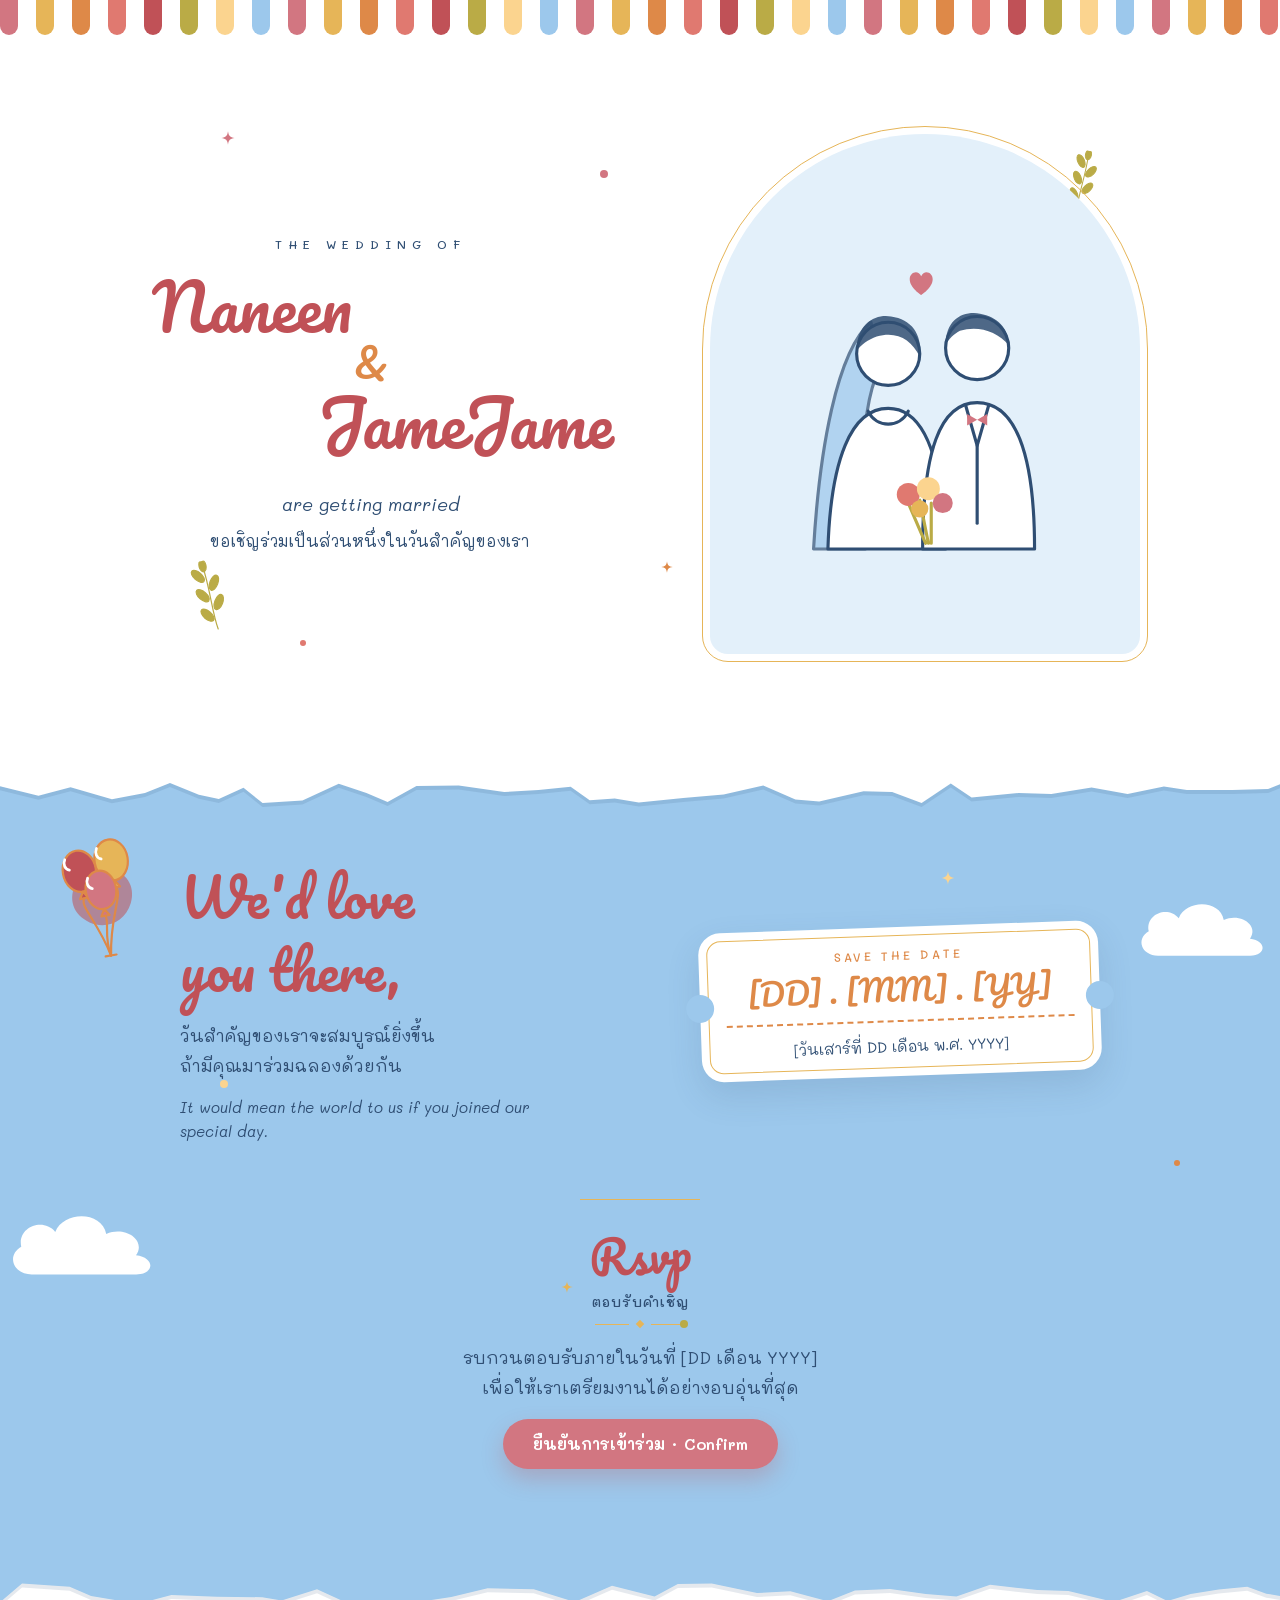
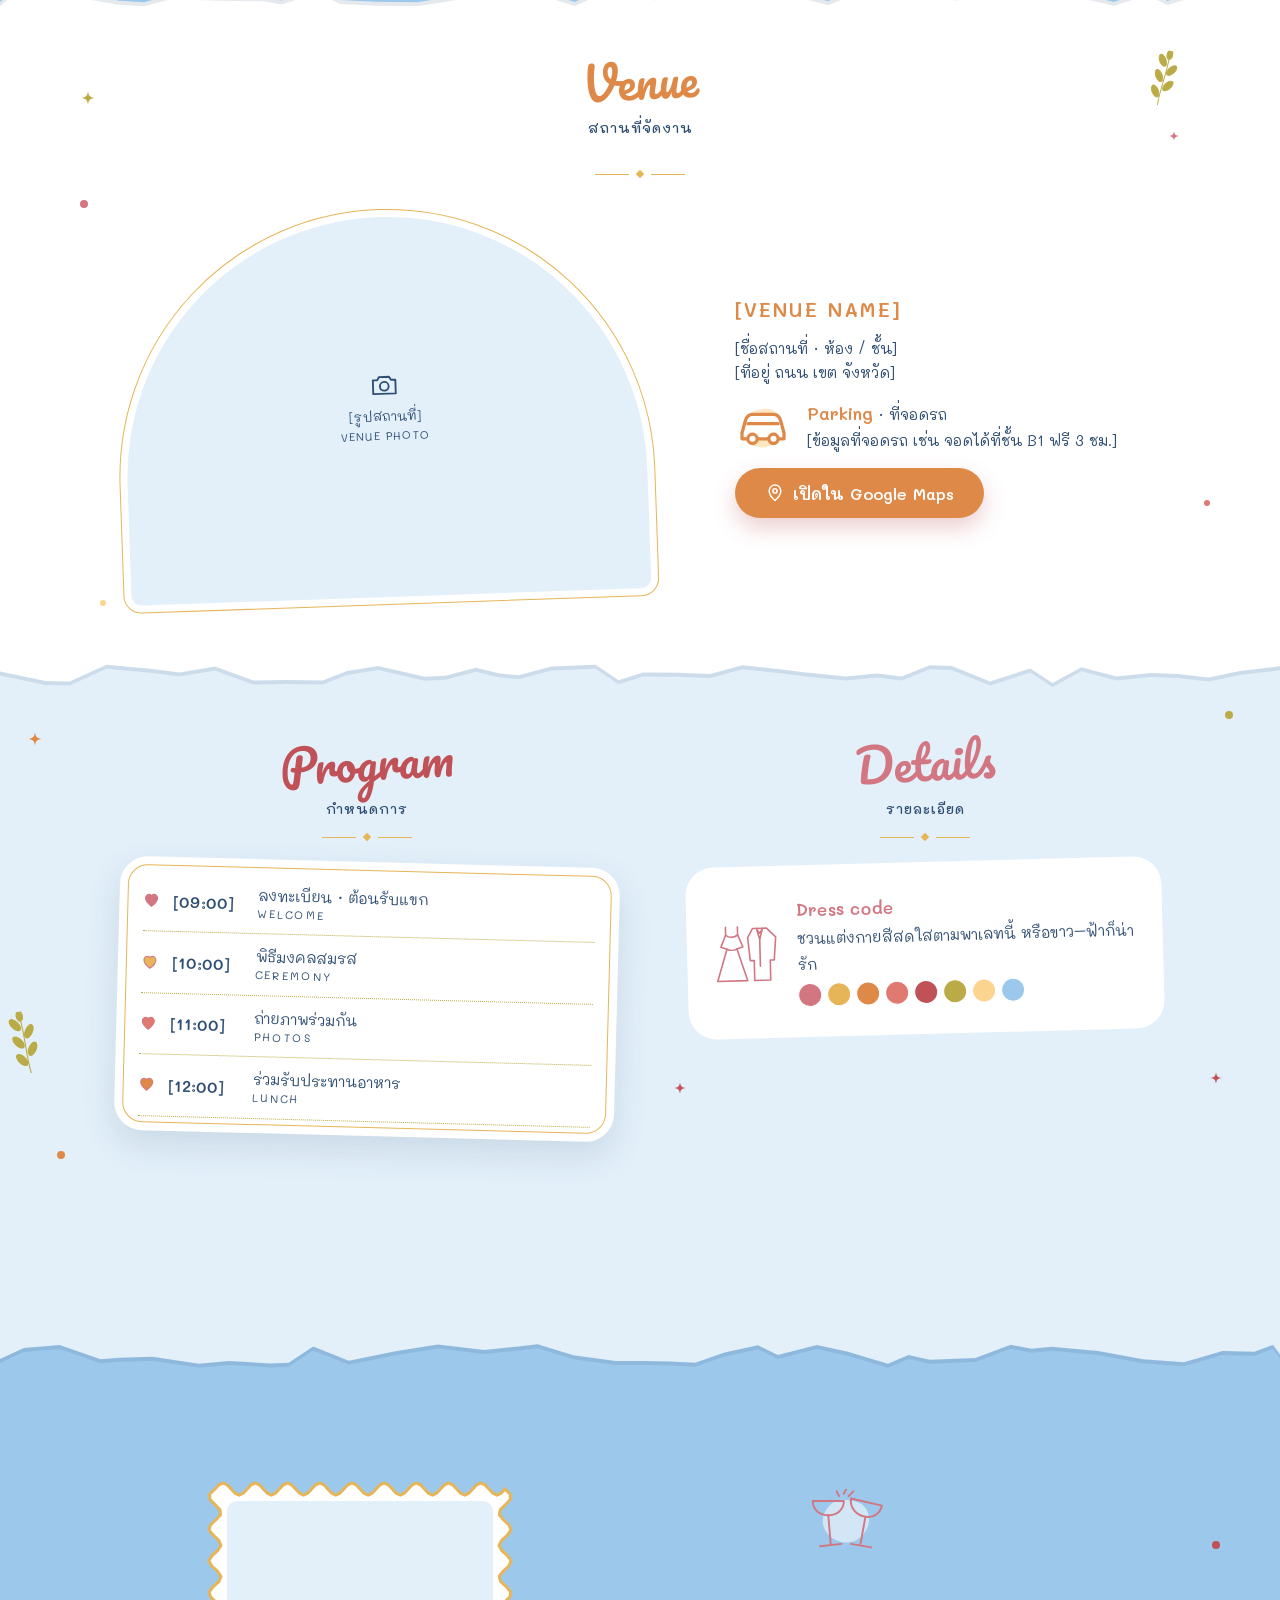
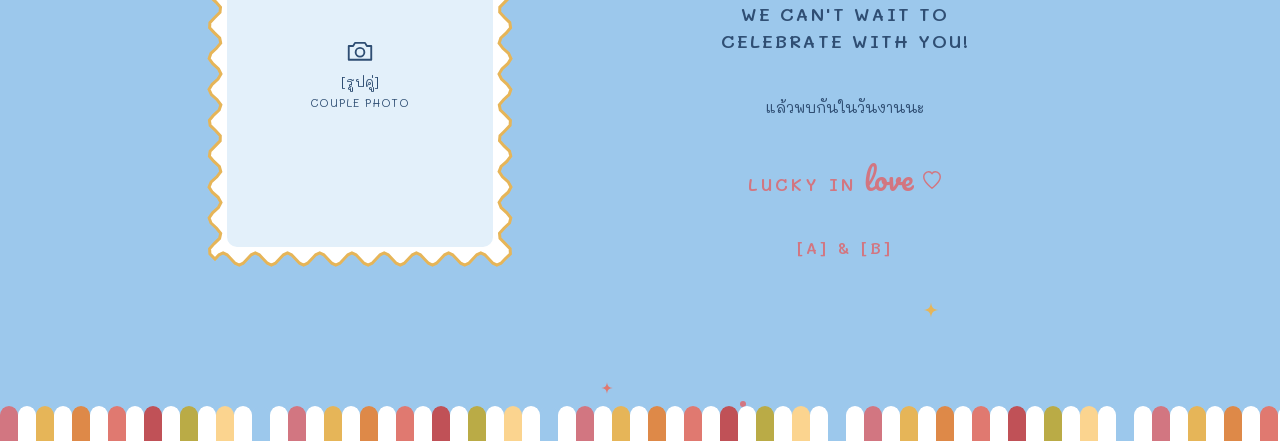
==== index.html @ 9cfc2406 "Add responsive wedding e-card site with Vercel deploy docs" ====
<!doctype html>
<html lang="th">
<head>
<meta charset="utf-8">
<meta name="viewport" content="width=device-width, initial-scale=1">
<title>Naneen &amp; JameJame · Lucky in Love</title>
<meta name="description" content="การ์ดเชิญงานแต่งงานออนไลน์ของ Naneen &amp; JameJame — กำหนดการ สถานที่ และการตอบรับคำเชิญ">
<meta property="og:title" content="Naneen &amp; JameJame · Lucky in Love">
<meta property="og:description" content="ขอเชิญร่วมเป็นส่วนหนึ่งในวันสำคัญของเรา">
<meta property="og:type" content="website">
<meta name="theme-color" content="#9CC8EC">
<link rel="preconnect" href="https://fonts.googleapis.com">
<link rel="preconnect" href="https://fonts.gstatic.com" crossorigin>
<link rel="stylesheet" href="https://fonts.googleapis.com/css2?family=Pacifico&family=Mali:ital,wght@0,300;0,400;0,500;0,600;1,400;1,500&display=swap">
<link rel="stylesheet" href="./styles.css">
</head>
<body>

<svg class="defs" aria-hidden="true" focusable="false" xmlns="http://www.w3.org/2000/svg">
  <defs>
    <!-- repeating bulb garland: 16-bulb colour cycle, 288px wide -->
    <pattern id="garlandPattern" x="0" y="0" width="288" height="35" patternUnits="userSpaceOnUse">
      <path d="M0 0 L0 26 A9 9 0 0 0 18 26 L18 0 Z" fill="#D27681"/>
      <path d="M18 0 L18 26 A9 9 0 0 0 36 26 L36 0 Z" fill="#FFFFFF"/>
      <path d="M36 0 L36 26 A9 9 0 0 0 54 26 L54 0 Z" fill="#E6B558"/>
      <path d="M54 0 L54 26 A9 9 0 0 0 72 26 L72 0 Z" fill="#FFFFFF"/>
      <path d="M72 0 L72 26 A9 9 0 0 0 90 26 L90 0 Z" fill="#DE8948"/>
      <path d="M90 0 L90 26 A9 9 0 0 0 108 26 L108 0 Z" fill="#FFFFFF"/>
      <path d="M108 0 L108 26 A9 9 0 0 0 126 26 L126 0 Z" fill="#E07970"/>
      <path d="M126 0 L126 26 A9 9 0 0 0 144 26 L144 0 Z" fill="#FFFFFF"/>
      <path d="M144 0 L144 26 A9 9 0 0 0 162 26 L162 0 Z" fill="#C05157"/>
      <path d="M162 0 L162 26 A9 9 0 0 0 180 26 L180 0 Z" fill="#FFFFFF"/>
      <path d="M180 0 L180 26 A9 9 0 0 0 198 26 L198 0 Z" fill="#BAAB46"/>
      <path d="M198 0 L198 26 A9 9 0 0 0 216 26 L216 0 Z" fill="#FFFFFF"/>
      <path d="M216 0 L216 26 A9 9 0 0 0 234 26 L234 0 Z" fill="#FBD48F"/>
      <path d="M234 0 L234 26 A9 9 0 0 0 252 26 L252 0 Z" fill="#FFFFFF"/>
      <path d="M252 0 L252 26 A9 9 0 0 0 270 26 L270 0 Z" fill="#9CC8EC"/>
      <path d="M270 0 L270 26 A9 9 0 0 0 288 26 L288 0 Z" fill="#FFFFFF"/>
    </pattern>

    <!-- torn-paper wave edges -->
    <path id="waveA" d="M0 0 L0 7.3 L0.0 7.3 L12.9 16.7 L23.7 8.3 L37.6 20.2 L48.7 14.1 L57.1 4.1 L66.8 15.7 L73.5 19.9 L81.8 8.7 L88.2 24.0 L101.6 21.5 L113.8 4.7 L123.1 14.0 L130.2 23.0 L139.9 7.1 L154.1 6.5 L169.4 13.1 L180.9 10.9 L191.7 7.7 L198.1 21.3 L206.5 19.6 L214.6 23.4 L229.5 19.1 L243.1 15.6 L256.4 6.4 L267.2 20.5 L275.2 22.5 L290.1 12.2 L299.7 13.0 L309.6 23.9 L319.4 4.5 L326.4 18.4 L342.3 13.9 L353.2 15.0 L366.7 8.4 L378.8 15.1 L391.0 7.6 L398.7 11.0 L414.0 10.9 L426.0 10.1 L430.0 5.3 L430 0 Z"/>
    <path id="waveB" d="M0 0 L0 23.2 L0.0 23.2 L7.4 4.5 L23.4 7.7 L30.6 17.0 L40.1 21.8 L48.4 23.2 L57.6 16.0 L72.9 17.7 L88.1 18.2 L94.6 21.6 L106.5 10.2 L114.4 21.0 L126.2 22.8 L140.0 23.2 L151.6 18.0 L163.8 9.2 L179.3 10.2 L193.1 23.1 L205.6 6.8 L219.9 17.4 L227.7 5.0 L239.1 4.6 L254.3 14.1 L265.5 12.2 L278.1 22.3 L287.2 11.5 L299.0 9.9 L311.0 14.9 L321.3 17.5 L332.6 5.8 L348.5 11.1 L358.9 12.1 L374.2 23.0 L385.3 12.0 L392.2 21.9 L400.0 14.9 L409.4 10.6 L419.0 7.8 L425.4 14.7 L430.0 16.9 L430 0 Z"/>
    <path id="waveC" d="M0 0 L0 11.5 L0.0 11.5 L15.3 20.9 L23.4 21.4 L35.8 4.8 L51.3 9.1 L60.4 12.5 L72.2 6.5 L85.1 20.6 L96.2 19.9 L108.5 20.5 L116.3 11.2 L127.0 6.1 L142.7 16.7 L149.7 15.7 L159.8 7.8 L167.5 13.2 L174.2 15.3 L185.3 6.5 L200.1 4.8 L207.8 20.3 L216.0 12.5 L227.6 12.7 L238.5 14.1 L249.4 5.2 L263.5 9.7 L270.0 12.2 L284.1 16.6 L294.7 13.6 L302.9 16.4 L312.4 5.3 L319.7 5.9 L332.6 21.6 L346.1 8.4 L353.6 23.0 L363.3 7.3 L375.0 16.4 L386.4 13.0 L395.5 13.9 L406.1 17.6 L416.5 11.1 L430.0 6.2 L430 0 Z"/>
    <path id="waveD" d="M0 0 L0 18.9 L0.0 18.9 L8.0 8.1 L20.0 5.1 L33.8 19.3 L40.2 17.7 L51.2 16.7 L66.8 23.7 L76.9 20.9 L90.7 23.4 L97.0 22.8 L105.2 6.6 L117.2 20.8 L132.8 11.3 L147.1 4.6 L162.7 9.9 L174.2 6.5 L180.6 4.2 L192.6 15.2 L206.8 21.0 L217.0 20.9 L225.0 21.6 L233.5 22.8 L243.4 12.6 L254.6 5.2 L261.3 14.9 L274.4 4.9 L284.5 11.4 L298.3 23.8 L305.2 14.9 L312.3 19.7 L327.7 18.1 L339.5 4.8 L346.5 8.8 L353.3 6.7 L368.9 11.0 L384.0 19.2 L397.7 22.3 L410.7 11.0 L421.4 11.8 L427.7 4.9 L430.0 14.5 L430 0 Z"/>
    <path id="waveE" d="M0 0 L0 22.5 L0.0 22.5 L15.5 21.8 L22.3 15.8 L32.6 14.6 L39.9 7.8 L50.3 8.4 L60.9 4.5 L67.7 18.2 L77.9 14.3 L91.3 11.2 L97.8 19.7 L109.7 17.2 L121.9 23.4 L131.6 19.2 L141.3 15.4 L153.9 10.3 L160.7 13.5 L173.9 15.8 L184.4 16.8 L192.2 7.6 L201.4 20.3 L209.4 6.3 L216.4 4.8 L225.1 15.5 L239.3 10.6 L249.0 9.8 L258.1 19.6 L269.6 9.2 L276.6 19.7 L289.7 20.6 L298.1 14.9 L313.3 15.9 L328.7 7.3 L344.5 5.1 L354.6 4.5 L368.7 17.7 L384.5 20.1 L400.0 14.8 L415.9 19.0 L425.3 23.5 L430.0 7.9 L430 0 Z"/>

    <symbol id="sparkle" viewBox="0 0 24 24">
      <path d="M12 2 C13 9 15 11 22 12 C15 13 13 15 12 22 C11 15 9 13 2 12 C9 11 11 9 12 2Z" fill="currentColor"/>
    </symbol>

    <symbol id="leafSprig" viewBox="0 0 40 72">
      <path d="M20 70 C18 52 22 30 20 4" fill="none"/>
      <ellipse cx="20" cy="5" rx="3.5" ry="6"/>
      <ellipse cx="13" cy="14" rx="4" ry="8" transform="rotate(-35 13 14)"/>
      <ellipse cx="27" cy="24" rx="4" ry="8" transform="rotate(35 27 24)"/>
      <ellipse cx="13" cy="34" rx="4" ry="8" transform="rotate(-35 13 34)"/>
      <ellipse cx="27" cy="44" rx="4" ry="8" transform="rotate(35 27 44)"/>
      <ellipse cx="13" cy="54" rx="4" ry="8" transform="rotate(-35 13 54)"/>
    </symbol>

    <symbol id="cloud" viewBox="0 0 160 80">
      <path d="M30 70 C12 70 6 52 20 44 C16 26 40 16 52 30 C60 10 96 10 100 32 C118 24 138 38 128 52 C146 54 146 70 128 70 Z" fill="currentColor"/>
    </symbol>

    <symbol id="blob" viewBox="0 0 64 62">
      <path d="M30 6 C48 2 60 16 58 32 C56 50 40 60 24 56 C8 52 0 38 6 22 C10 12 18 8 30 6Z" fill="currentColor"/>
    </symbol>

    <symbol id="bouquet" viewBox="0 0 60 88" fill="none" stroke="#DE8948" stroke-width="1.6" stroke-linecap="round" stroke-linejoin="round">
      <ellipse cx="18" cy="20" rx="12" ry="15" fill="#C05157"/>
      <path d="M18 35 l-3 5 h6 Z" fill="#C05157"/>
      <path d="M18 40 C14 46 24 56 30 84"/>
      <path d="M11 18 c-3 -1 -4 -5 -2 -8" stroke="#FFFFFF" stroke-width="2"/>
      <ellipse cx="42" cy="16" rx="12" ry="15" fill="#E6B558"/>
      <path d="M42 31 l-3 5 h6 Z" fill="#E6B558"/>
      <path d="M42 36 C46 42 34 56 30 84"/>
      <path d="M35 14 c-3 -1 -4 -5 -2 -8" stroke="#FFFFFF" stroke-width="2"/>
      <ellipse cx="31" cy="36" rx="11" ry="14" fill="#D27681"/>
      <path d="M31 50 l-3 5 h6 Z" fill="#D27681"/>
      <path d="M31 55 C33 60 27 70 30 84"/>
      <path d="M25 34 c-3 -1 -4 -5 -2 -8" stroke="#FFFFFF" stroke-width="2"/>
      <path d="M26 84 L34 84"/>
    </symbol>

    <symbol id="couple" viewBox="0 0 200 220" fill="#FFFFFF" stroke="#2F4E73" stroke-width="2.2" stroke-linecap="round" stroke-linejoin="round">
      <path d="M62 60 C38 80 26 150 22 218 L58 218 C54 160 56 116 68 92 Z" fill="#9CC8EC" opacity="0.7"/>
      <path d="M32 218 C34 156 48 120 74 120 C100 120 112 156 114 218 Z"/>
      <path d="M60 122 C66 134 82 134 88 122" fill="none"/>
      <circle cx="74" cy="82" r="22"/>
      <path d="M52 80 C52 60 66 54 76 56 C90 58 98 68 96 84 C90 72 80 66 66 70 C60 72 55 76 52 80 Z" fill="#2F4E73" stroke="none" opacity="0.85"/>
      <path d="M98 218 C98 150 110 116 136 116 C162 116 176 150 176 218 Z"/>
      <path d="M128 118 L136 146 L144 118" fill="none"/>
      <path d="M136 146 L136 200" fill="none"/>
      <path d="M129 124 L136 128 L129 132 Z M143 124 L136 128 L143 132 Z" fill="#D27681" stroke="none"/>
      <circle cx="136" cy="78" r="22"/>
      <path d="M114 76 C114 58 126 52 138 54 C150 56 158 64 158 76 C150 66 136 62 124 66 C120 68 116 72 114 76 Z" fill="#2F4E73" stroke="none" opacity="0.85"/>
      <path d="M105 30 C105 25 99 23 97 28 C95 23 89 25 89 30 C89 36 97 41 97 41 C97 41 105 36 105 30 Z" fill="#D27681" stroke="none"/>
      <path d="M88 186 L100 214 M96 184 L102 214 M104 186 L104 214" fill="none" stroke="#BAAB46"/>
      <circle cx="88" cy="180" r="8" fill="#E07970" stroke="none"/>
      <circle cx="102" cy="176" r="8" fill="#FBD48F" stroke="none"/>
      <circle cx="112" cy="186" r="7" fill="#D27681" stroke="none"/>
      <circle cx="96" cy="190" r="6" fill="#E6B558" stroke="none"/>
    </symbol>

    <symbol id="camera" viewBox="0 0 24 24">
      <path d="M3 8h3.5l1.5-2.5h8L17.5 8H21v11H3z"/>
      <circle cx="12" cy="13" r="3.5"/>
    </symbol>

    <symbol id="car" viewBox="0 0 24 24">
      <path d="M3 15 L4.5 9.5 C5 8 6 7 7.5 7 L16.5 7 C18 7 19 8 19.5 9.5 L21 15 L21 17.5 L3 17.5 Z" fill="#FFFFFF"/>
      <path d="M5.5 11 L18.5 11"/>
      <circle cx="7.5" cy="17.5" r="2" fill="#FFFFFF"/>
      <circle cx="16.5" cy="17.5" r="2" fill="#FFFFFF"/>
    </symbol>

    <symbol id="pin" viewBox="0 0 24 24">
      <path d="M12 21s-7-6.2-7-11.5a7 7 0 0 1 14 0C19 14.8 12 21 12 21z"/>
      <circle cx="12" cy="9.5" r="2.5"/>
    </symbol>

    <symbol id="heart" viewBox="0 0 24 24">
      <path d="M12 21 C12 21 3 14.5 3 8.5 C3 5.5 5.5 3 8.5 3 C10.2 3 11.4 4 12 5.2 C12.6 4 13.8 3 15.5 3 C18.5 3 21 5.5 21 8.5 C21 14.5 12 21 12 21Z"/>
    </symbol>

    <symbol id="outfits" viewBox="0 0 64 64">
      <path d="M11 6 L11 14 L6 26 L12 28 L2 60 L32 60 L22 28 L28 26 L23 14 L23 6" fill="#FFFFFF"/>
      <path d="M11 14 C14 17 20 17 23 14"/>
      <path d="M12 28 C16 30 18 30 22 28"/>
      <path d="M38 8 L52 8 L61 17 L59 40 L55 40 L55 60 L39 60 L39 40 L35 40 L33 17 Z" fill="#FFFFFF"/>
      <path d="M42 8 L45 19 L48 8"/>
      <path d="M45 19 L45 46"/>
      <path d="M43 10 L45 13 L47 10"/>
    </symbol>

    <symbol id="glasses" viewBox="0 0 70 52">
      <path d="M8 10 C8 26 34 26 34 10 Z"/>
      <path d="M21 22 L23 46 M14 48 L32 46"/>
      <path d="M40 8 C38 24 62 30 66 14 Z"/>
      <path d="M52 24 L48 46 M40 46 L57 49"/>
      <path d="M34 4 L36 0 M38 6 L42 2 M30 6 L28 2"/>
    </symbol>

    <symbol id="zigzagFrame" viewBox="0 0 310 390">
      <path d="M10.0 10.0 L14.0 5.8 L18.1 4.0 L22.1 5.8 L26.1 10.0 L30.1 14.2 L34.2 16.0 L38.2 14.2 L42.2 10.0 L46.2 5.8 L50.3 4.0 L54.3 5.8 L58.3 10.0 L62.4 14.2 L66.4 16.0 L70.4 14.2 L74.4 10.0 L78.5 5.8 L82.5 4.0 L86.5 5.8 L90.6 10.0 L94.6 14.2 L98.6 16.0 L102.6 14.2 L106.7 10.0 L110.7 5.8 L114.7 4.0 L118.8 5.8 L122.8 10.0 L126.8 14.2 L130.8 16.0 L134.9 14.2 L138.9 10.0 L142.9 5.8 L146.9 4.0 L151.0 5.8 L155.0 10.0 L159.0 14.2 L163.1 16.0 L167.1 14.2 L171.1 10.0 L175.1 5.8 L179.2 4.0 L183.2 5.8 L187.2 10.0 L191.2 14.2 L195.3 16.0 L199.3 14.2 L203.3 10.0 L207.4 5.8 L211.4 4.0 L215.4 5.8 L219.4 10.0 L223.5 14.2 L227.5 16.0 L231.5 14.2 L235.6 10.0 L239.6 5.8 L243.6 4.0 L247.6 5.8 L251.7 10.0 L255.7 14.2 L259.7 16.0 L263.8 14.2 L267.8 10.0 L271.8 5.8 L275.8 4.0 L279.9 5.8 L283.9 10.0 L287.9 14.2 L291.9 16.0 L296.0 14.2 L300.0 10.0 L305.1 15.1 L305.4 20.3 L300.8 25.4 L295.4 30.6 L294.3 35.7 L298.4 40.8 L304.0 46.0 L305.9 51.1 L302.4 56.2 L296.6 61.4 L294.0 66.5 L296.9 71.7 L302.7 76.8 L306.0 81.9 L303.8 87.1 L298.1 92.2 L294.2 97.4 L295.6 102.5 L301.1 107.6 L305.6 112.8 L304.9 117.9 L299.7 123.1 L294.8 128.2 L294.7 133.3 L299.5 138.5 L304.8 143.6 L305.6 148.8 L301.3 153.9 L295.8 159.0 L294.1 164.2 L297.9 169.3 L303.6 174.4 L306.0 179.6 L302.8 184.7 L297.0 189.9 L294.0 195.0 L296.5 200.1 L302.2 205.3 L305.9 210.4 L304.1 215.6 L298.6 220.7 L294.3 225.8 L295.3 231.0 L300.6 236.1 L305.4 241.2 L305.1 246.4 L300.2 251.5 L295.0 256.7 L294.5 261.8 L299.0 266.9 L304.5 272.1 L305.8 277.2 L301.8 282.4 L296.1 287.5 L294.1 292.6 L297.5 297.8 L303.2 302.9 L306.0 308.1 L303.2 313.2 L297.5 318.3 L294.1 323.5 L296.1 328.6 L301.8 333.8 L305.8 338.9 L304.5 344.0 L299.0 349.2 L294.5 354.3 L295.0 359.4 L300.2 364.6 L305.1 369.7 L305.4 374.9 L300.0 380.0 L296.0 384.2 L291.9 386.0 L287.9 384.2 L283.9 380.0 L279.9 375.8 L275.8 374.0 L271.8 375.8 L267.8 380.0 L263.8 384.2 L259.7 386.0 L255.7 384.2 L251.7 380.0 L247.6 375.8 L243.6 374.0 L239.6 375.8 L235.6 380.0 L231.5 384.2 L227.5 386.0 L223.5 384.2 L219.4 380.0 L215.4 375.8 L211.4 374.0 L207.4 375.8 L203.3 380.0 L199.3 384.2 L195.3 386.0 L191.2 384.2 L187.2 380.0 L183.2 375.8 L179.2 374.0 L175.1 375.8 L171.1 380.0 L167.1 384.2 L163.1 386.0 L159.0 384.2 L155.0 380.0 L151.0 375.8 L146.9 374.0 L142.9 375.8 L138.9 380.0 L134.9 384.2 L130.8 386.0 L126.8 384.2 L122.8 380.0 L118.8 375.8 L114.7 374.0 L110.7 375.8 L106.7 380.0 L102.6 384.2 L98.6 386.0 L94.6 384.2 L90.6 380.0 L86.5 375.8 L82.5 374.0 L78.5 375.8 L74.4 380.0 L70.4 384.2 L66.4 386.0 L62.4 384.2 L58.3 380.0 L54.3 375.8 L50.3 374.0 L46.2 375.8 L42.2 380.0 L38.2 384.2 L34.2 386.0 L30.1 384.2 L26.1 380.0 L22.1 375.8 L18.1 374.0 L14.0 375.8 L10.0 380.0 L4.9 374.9 L4.6 369.7 L9.2 364.6 L14.6 359.4 L15.7 354.3 L11.6 349.2 L6.0 344.0 L4.1 338.9 L7.6 333.8 L13.4 328.6 L16.0 323.5 L13.1 318.3 L7.3 313.2 L4.0 308.1 L6.2 302.9 L11.9 297.8 L15.8 292.6 L14.4 287.5 L8.9 282.4 L4.4 277.2 L5.1 272.1 L10.3 266.9 L15.2 261.8 L15.3 256.7 L10.5 251.5 L5.2 246.4 L4.4 241.2 L8.7 236.1 L14.2 231.0 L15.9 225.8 L12.1 220.7 L6.4 215.6 L4.0 210.4 L7.2 205.3 L13.0 200.1 L16.0 195.0 L13.5 189.9 L7.8 184.7 L4.1 179.6 L5.9 174.4 L11.4 169.3 L15.7 164.2 L14.7 159.0 L9.4 153.9 L4.6 148.8 L4.9 143.6 L9.8 138.5 L15.0 133.3 L15.5 128.2 L11.0 123.1 L5.5 117.9 L4.2 112.8 L8.2 107.6 L13.9 102.5 L15.9 97.4 L12.5 92.2 L6.8 87.1 L4.0 81.9 L6.8 76.8 L12.5 71.7 L15.9 66.5 L13.9 61.4 L8.2 56.2 L4.2 51.1 L5.5 46.0 L11.0 40.8 L15.5 35.7 L15.0 30.6 L9.8 25.4 L4.9 20.3 L4.6 15.1 Z" fill="#FFFFFF" stroke="#E6B558" stroke-width="3"/>
    </symbol>
  </defs>
</svg>

<!-- ============ hero ============ -->
<header class="band band-white hero">
  <svg class="garland" aria-hidden="true" preserveAspectRatio="xMinYMin slice"><rect width="100%" height="35" fill="url(#garlandPattern)"/></svg>

  <div class="wrap">
    <svg class="deco hero-s1" aria-hidden="true"><use href="#sparkle"/></svg>
    <svg class="deco hero-s2" aria-hidden="true"><use href="#sparkle"/></svg>
    <svg class="deco hero-s3" aria-hidden="true"><use href="#sparkle"/></svg>
    <svg class="deco leaf hero-l1" aria-hidden="true"><use href="#leafSprig"/></svg>
    <svg class="deco leaf hero-l2" aria-hidden="true"><use href="#leafSprig"/></svg>
    <span class="dot hero-d1"></span>
    <span class="dot hero-d2"></span>
    <span class="dot hero-d3"></span>
    <span class="dot hero-d4"></span>

    <div class="hero-grid">
      <div class="hero-text">
        <p class="kicker">THE WEDDING OF</p>
        <h1 class="names script">
          <span class="name name-a">Naneen</span>
          <span class="amp">&amp;</span>
          <span class="name name-b">JameJame</span>
        </h1>
        <div class="hero-lines">
          <p class="getting-married">are getting married</p>
          <p class="invite">ขอเชิญร่วมเป็นส่วนหนึ่งในวันสำคัญของเรา</p>
        </div>
      </div>

      <div class="hero-arch-box">
        <div class="arch hero-arch">
          <svg class="couple" role="img" aria-label="ภาพตัวอย่างบ่าวสาว"><use href="#couple"/></svg>
        </div>
      </div>
    </div>
  </div>
</header>

<!-- ============ we'd love you there + rsvp ============ -->
<section class="band band-sky love" aria-labelledby="rsvp-title">
  <svg class="wave wave-white" viewBox="0 0 430 28" preserveAspectRatio="none" aria-hidden="true">
    <use href="#waveA" class="shadow"/><use href="#waveA" class="fill"/>
  </svg>

  <div class="wrap">
    <svg class="deco cloud love-c1" aria-hidden="true"><use href="#cloud"/></svg>
    <svg class="deco cloud love-c2" aria-hidden="true"><use href="#cloud"/></svg>
    <svg class="deco love-blob" aria-hidden="true"><use href="#blob"/></svg>
    <svg class="deco love-bouquet" aria-hidden="true"><use href="#bouquet"/></svg>
    <svg class="deco love-s1" aria-hidden="true"><use href="#sparkle"/></svg>
    <svg class="deco love-s2" aria-hidden="true"><use href="#sparkle"/></svg>
    <span class="dot love-d1"></span>
    <span class="dot love-d2"></span>
    <span class="dot love-d3"></span>

    <div class="love-grid">
      <div class="love-copy">
        <p class="script">We'd love<br>you there,</p>
        <p>วันสำคัญของเราจะสมบูรณ์ยิ่งขึ้น<br>ถ้ามีคุณมาร่วมฉลองด้วยกัน</p>
        <p class="en">It would mean the world to us if you joined our special day.</p>
      </div>

      <div class="ticket">
        <span class="notch notch-l" aria-hidden="true"></span>
        <span class="notch notch-r" aria-hidden="true"></span>
        <p class="label">SAVE THE DATE</p>
        <p class="date script">[DD] . [MM] . [YY]</p>
        <span class="dash" aria-hidden="true"></span>
        <p class="full-date">[วันเสาร์ที่ DD เดือน พ.ศ. YYYY]</p>
      </div>
    </div>

    <div class="rsvp-block">
      <span class="rule" aria-hidden="true"></span>
      <h2 class="script-head" id="rsvp-title">
        <span class="script">Rsvp</span>
        <span class="sub">ตอบรับคำเชิญ</span>
      </h2>
      <div class="diamond-rule" aria-hidden="true"><span></span><span></span><span></span></div>
      <p>รบกวนตอบรับภายในวันที่ [DD เดือน YYYY]<br>เพื่อให้เราเตรียมงานได้อย่างอบอุ่นที่สุด</p>
      <a class="btn btn-rose" href="#" target="_blank" rel="noopener">ยืนยันการเข้าร่วม · Confirm</a>
    </div>
  </div>
</section>

<!-- ============ venue ============ -->
<section class="band band-white venue" aria-labelledby="venue-title">
  <svg class="wave wave-sky" viewBox="0 0 430 28" preserveAspectRatio="none" aria-hidden="true">
    <use href="#waveB" class="shadow"/><use href="#waveB" class="fill"/>
  </svg>

  <div class="wrap">
    <svg class="deco venue-s1" aria-hidden="true"><use href="#sparkle"/></svg>
    <svg class="deco venue-s2" aria-hidden="true"><use href="#sparkle"/></svg>
    <svg class="deco leaf venue-l1" aria-hidden="true"><use href="#leafSprig"/></svg>
    <span class="dot venue-d1"></span>
    <span class="dot venue-d2"></span>
    <span class="dot venue-d3"></span>

    <div class="venue-grid">
      <h2 class="script-head" id="venue-title">
        <span class="script">Venue</span>
        <span class="sub">สถานที่จัดงาน</span>
      </h2>
      <div class="diamond-rule" aria-hidden="true"><span></span><span></span><span></span></div>

      <div class="venue-row">
        <a class="venue-photo-link" href="https://www.google.com/maps/search/?api=1&amp;query=VENUE+NAME+Bangkok" target="_blank" rel="noopener" aria-label="เปิดสถานที่ใน Google Maps">
          <div class="arch venue-arch">
            <p class="photo-note">
              <svg class="cam" aria-hidden="true"><use href="#camera"/></svg>
              [รูปสถานที่]<br><span>VENUE PHOTO</span>
            </p>
          </div>
        </a>

        <div class="venue-info">
          <p class="venue-name">[VENUE NAME]</p>
          <p class="venue-addr">[ชื่อสถานที่ · ห้อง / ชั้น]<br>[ที่อยู่ ถนน เขต จังหวัด]</p>

          <div class="parking">
            <div class="icon" aria-hidden="true">
              <svg class="blob"><use href="#blob"/></svg>
              <svg class="car"><use href="#car"/></svg>
            </div>
            <p class="text"><b>Parking</b> · ที่จอดรถ<br>[ข้อมูลที่จอดรถ เช่น จอดได้ที่ชั้น B1 ฟรี 3 ชม.]</p>
          </div>

          <a class="btn btn-golden" href="https://www.google.com/maps/search/?api=1&amp;query=VENUE+NAME+Bangkok" target="_blank" rel="noopener">
            <svg class="pin" aria-hidden="true"><use href="#pin"/></svg>
            เปิดใน Google Maps
          </a>
        </div>
      </div>
    </div>
  </div>
</section>

<!-- ============ program + details ============ -->
<div class="band band-pd">
  <svg class="wave wave-white" viewBox="0 0 430 28" preserveAspectRatio="none" aria-hidden="true">
    <use href="#waveC" class="shadow"/><use href="#waveC" class="fill"/>
  </svg>

  <div class="pd-grid">
    <section class="program-col" aria-labelledby="program-title">
      <div class="wrap">
        <svg class="deco prog-s1" aria-hidden="true"><use href="#sparkle"/></svg>
        <svg class="deco prog-s2" aria-hidden="true"><use href="#sparkle"/></svg>
        <svg class="deco leaf prog-l1 only-d" aria-hidden="true"><use href="#leafSprig"/></svg>
        <span class="dot prog-d1"></span>
        <span class="dot prog-d2"></span>
        <span class="dot prog-d3"></span>

        <h2 class="script-head" id="program-title">
          <span class="script">Program</span>
          <span class="sub">กำหนดการ</span>
        </h2>
        <div class="diamond-rule" aria-hidden="true"><span></span><span></span><span></span></div>

        <div class="program-card">
          <div class="program-row">
            <svg class="heart heart-rose" aria-hidden="true"><use href="#heart"/></svg>
            <p class="time">[09:00]</p>
            <p class="what">ลงทะเบียน · ต้อนรับแขก<span class="en">WELCOME</span></p>
          </div>
          <div class="program-row">
            <svg class="heart heart-mustard" aria-hidden="true"><use href="#heart"/></svg>
            <p class="time">[10:00]</p>
            <p class="what">พิธีมงคลสมรส<span class="en">CEREMONY</span></p>
          </div>
          <div class="program-row">
            <svg class="heart heart-coral" aria-hidden="true"><use href="#heart"/></svg>
            <p class="time">[11:00]</p>
            <p class="what">ถ่ายภาพร่วมกัน<span class="en">PHOTOS</span></p>
          </div>
          <div class="program-row">
            <svg class="heart heart-golden" aria-hidden="true"><use href="#heart"/></svg>
            <p class="time">[12:00]</p>
            <p class="what">ร่วมรับประทานอาหาร<span class="en">LUNCH</span></p>
          </div>
        </div>
      </div>
    </section>

    <section class="details-col" aria-labelledby="details-title">
      <svg class="wave wave-mist only-m" viewBox="0 0 430 28" preserveAspectRatio="none" aria-hidden="true">
        <use href="#waveE" class="shadow"/><use href="#waveE" class="fill"/>
      </svg>

      <div class="wrap">
        <svg class="deco det-s1 only-d" aria-hidden="true"><use href="#sparkle"/></svg>
        <span class="dot det-d1"></span>
        <span class="dot det-d2"></span>

        <h2 class="script-head" id="details-title">
          <span class="script">Details</span>
          <span class="sub">รายละเอียด</span>
        </h2>
        <div class="diamond-rule" aria-hidden="true"><span></span><span></span><span></span></div>

        <div class="details-card">
          <div class="dresscode">
            <svg class="icon" aria-hidden="true"><use href="#outfits"/></svg>
            <p class="text"><b>Dress code</b><br>ชวนแต่งกายสีสดใสตามพาเลทนี้ หรือขาว–ฟ้าก็น่ารัก
              <span class="swatches">
                <span role="img" aria-label="Rose" style="background:#D27681"></span>
                <span role="img" aria-label="Mustard" style="background:#E6B558"></span>
                <span role="img" aria-label="Golden hour" style="background:#DE8948"></span>
                <span role="img" aria-label="Coral" style="background:#E07970"></span>
                <span role="img" aria-label="Brick" style="background:#C05157"></span>
                <span role="img" aria-label="Palm" style="background:#BAAB46"></span>
                <span role="img" aria-label="Sand" style="background:#FBD48F"></span>
                <span role="img" aria-label="Sky" style="background:#9CC8EC"></span>
              </span>
            </p>
          </div>
        </div>
      </div>
    </section>
  </div>
</div>

<!-- ============ footer ============ -->
<footer class="band band-sky footer">
  <svg class="wave" viewBox="0 0 430 28" preserveAspectRatio="none" aria-hidden="true">
    <use href="#waveD" class="shadow"/><use href="#waveD" class="fill"/>
  </svg>

  <div class="wrap">
    <svg class="deco foot-s1" aria-hidden="true"><use href="#sparkle"/></svg>
    <svg class="deco foot-s2" aria-hidden="true"><use href="#sparkle"/></svg>
    <svg class="deco foot-s3" aria-hidden="true"><use href="#sparkle"/></svg>
    <svg class="deco leaf foot-l1" aria-hidden="true"><use href="#leafSprig"/></svg>
    <span class="dot foot-d1"></span>
    <span class="dot foot-d2"></span>
    <span class="dot foot-d3"></span>
    <span class="dot foot-d4"></span>

    <div class="footer-grid">
      <div class="toast" aria-hidden="true">
        <svg class="blob"><use href="#blob"/></svg>
        <svg class="glasses"><use href="#glasses"/></svg>
      </div>

      <p class="footer-head">WE CAN'T WAIT TO<br>CELEBRATE WITH YOU!</p>
      <p class="footer-thai">แล้วพบกันในวันงานนะ</p>

      <div class="photo-frame">
        <svg class="zigzag" aria-hidden="true"><use href="#zigzagFrame"/></svg>
        <div class="inner">
          <div class="arch">
            <p class="photo-note">
              <svg class="cam" aria-hidden="true"><use href="#camera"/></svg>
              [รูปคู่]<br><span>COUPLE PHOTO</span>
            </p>
          </div>
        </div>
      </div>

      <p class="logo">
        <span class="lucky">LUCKY IN</span>
        <span class="love">love</span>
        <svg class="heart" aria-hidden="true"><use href="#heart"/></svg>
      </p>
      <p class="footer-names">[A] &amp; [B]</p>
    </div>
  </div>

  <svg class="garland garland-bottom" aria-hidden="true" preserveAspectRatio="xMinYMin slice"><rect width="100%" height="35" fill="url(#garlandPattern)"/></svg>
</footer>

</body>
</html>
---- styles.css ----
/* Lucky in Love — wedding e-card
   Mobile layout follows base/mobile/DesignG3, desktop follows base/desktop/DesignH-wide. */

:root {
  --ink: #2F4E73;
  --rose: #D27681;
  --brick: #C05157;
  --mustard: #E6B558;
  --golden: #DE8948;
  --coral: #E07970;
  --palm: #BAAB46;
  --sand: #FBD48F;
  --sky: #9CC8EC;
  --mist: #E3F0FA;
  --card-shadow: 0 14px 34px rgba(47, 78, 115, 0.14);
  --btn-shadow: 0 10px 22px rgba(192, 81, 87, 0.28);
}

* { box-sizing: border-box; }

body {
  margin: 0;
  background: #FFFFFF;
  font-family: 'Mali', sans-serif;
  font-weight: 400;
  font-size: 15px;
  color: var(--ink);
}

a { color: inherit; }
a:hover { opacity: 0.9; }

svg.defs { position: absolute; width: 0; height: 0; }

/* ---------- bands & wraps ---------- */

.band {
  position: relative;
  overflow: hidden;
  text-align: center;
}
.band-white { background: #FFFFFF; }
.band-sky   { background: var(--sky); }
.band-mist  { background: var(--mist); }

.wrap {
  position: relative;
  max-width: 430px;
  margin: 0 auto;
  padding: 56px 36px 64px;
}

/* ---------- decorations ---------- */

.garland {
  position: absolute;
  left: 0;
  top: 0;
  width: 100%;
  height: 35px;
  pointer-events: none;
}
.garland-bottom { top: auto; bottom: 0; transform: scaleY(-1); }

.wave {
  position: absolute;
  left: 0;
  top: -1px;
  width: 100%;
  height: 28px;
  display: block;
  overflow: visible;
  pointer-events: none;
}
.wave .shadow { fill: var(--ink); opacity: 0.12; transform: translateY(4px); }
.wave-white .fill { fill: #FFFFFF; }
.wave-sky .fill   { fill: var(--sky); }
.wave-mist .fill  { fill: var(--mist); }

.deco { position: absolute; pointer-events: none; }
.dot  { position: absolute; border-radius: 50%; pointer-events: none; }
.leaf {
  fill: var(--palm);
  stroke: var(--palm);
  stroke-width: 1.2;
  stroke-linecap: round;
}
.cloud { fill: #FFFFFF; }

.only-d { display: none !important; }

/* ---------- shared pieces ---------- */

.script { font-family: 'Pacifico', 'Mali', cursive; font-weight: 400; }

.script-head { position: relative; margin: 0; }
.script-head .script {
  display: block;
  font-size: 38px;
  line-height: 1.35;
  transform: rotate(-3deg);
}
.script-head .sub {
  display: block;
  font-size: 14px;
  font-weight: 500;
  letter-spacing: 1px;
  margin-top: 6px;
  color: var(--ink);
}

.diamond-rule {
  display: flex;
  align-items: center;
  justify-content: center;
  gap: 8px;
  margin-top: 8px;
}
.diamond-rule span:nth-child(odd) { width: 34px; height: 1px; background: var(--mustard); }
.diamond-rule span:nth-child(2) { width: 6px; height: 6px; transform: rotate(45deg); background: var(--mustard); }

.btn {
  display: inline-flex;
  align-items: center;
  justify-content: center;
  gap: 8px;
  min-height: 50px;
  padding: 0 30px;
  border-radius: 999px;
  color: #FFFFFF;
  font-family: 'Mali', sans-serif;
  font-size: 16px;
  font-weight: 600;
  text-decoration: none;
  box-shadow: var(--btn-shadow);
}
.btn-rose   { background-color: var(--rose); }
.btn-golden { background-color: var(--golden); }

.arch {
  box-sizing: border-box;
  background: var(--mist);
  outline: 1px solid var(--mustard);
  outline-offset: 7px;
  display: flex;
  flex-direction: column;
  align-items: center;
  justify-content: center;
  gap: 6px;
  position: relative;
  overflow: hidden;
  flex-shrink: 0;
}

.photo-note {
  font-size: 13px;
  line-height: 1.5;
  text-align: center;
  color: var(--ink);
}
.photo-note span { font-size: 11px; letter-spacing: 1px; }
.photo-note .cam {
  display: block;
  width: 30px;
  height: 30px;
  margin: 0 auto 6px;
  fill: none;
  stroke: var(--ink);
  stroke-width: 1.5;
  stroke-linecap: round;
  stroke-linejoin: round;
}

/* ---------- hero ---------- */

.hero .wrap { padding-top: 64px; padding-bottom: 48px; }

.hero-grid {
  display: flex;
  flex-direction: column;
  align-items: center;
  gap: 12px;
}

.kicker { font-size: 12px; font-weight: 500; letter-spacing: 6px; color: var(--ink); }

.names {
  width: 290px;
  display: flex;
  flex-direction: column;
  margin: 2px 0 8px;
}
.names .name { font-size: 40px; line-height: 1.25; color: var(--brick); }
.names .name-a { align-self: flex-start; padding-left: 18px; }
.names .name-b { align-self: flex-end; }
.names .amp {
  align-self: center;
  margin: -6px 0 -4px;
  font-size: 26px;
  line-height: 1.2;
  color: var(--golden);
}

.hero-lines { display: none; }

.hero-arch-box { position: relative; width: 358px; max-width: 100%; height: 398px; flex-shrink: 0; }
.hero-arch { width: 100%; height: 398px; border-radius: 179px 179px 18px 18px; }
.hero-arch .couple { width: 230px; height: 253px; }

/* ---------- love + rsvp ---------- */

.love-grid {
  display: flex;
  flex-direction: column;
  align-items: center;
  gap: 12px;
}

.love-copy {
  align-self: stretch;
  display: flex;
  flex-direction: column;
  align-items: flex-end;
  gap: 12px;
  text-align: right;
}
.love-copy .script { font-size: 38px; line-height: 1.35; color: var(--brick); }
.love-copy p { margin: 0; width: 260px; font-size: 15px; line-height: 1.8; }
.love-copy p.en { font-style: italic; line-height: 1.6; }

.ticket {
  position: relative;
  width: 363px;
  max-width: 100%;
  margin-top: 16px;
  background: #FFFFFF;
  border-radius: 22px;
  padding: 20px 26px 18px;
  transform: rotate(-2deg);
  display: flex;
  flex-direction: column;
  align-items: center;
  gap: 4px;
  box-shadow: var(--card-shadow);
  outline: 1px solid var(--mustard);
  outline-offset: -9px;
}
.ticket .notch {
  position: absolute;
  top: 50%;
  width: 28px;
  height: 28px;
  margin-top: -14px;
  border-radius: 50%;
  background: var(--sky);
}
.ticket .notch-l { left: -14px; }
.ticket .notch-r { right: -14px; }
.ticket .label { font-size: 12px; font-weight: 500; letter-spacing: 3px; color: var(--golden); }
.ticket .date { font-size: 30px; line-height: 1.5; white-space: nowrap; color: var(--golden); }
.ticket .dash { width: 100%; border-top: 2px dashed var(--golden); margin: 4px 0 8px; }
.ticket .full-date { font-size: 15px; line-height: 1.6; }

.rsvp-block {
  display: flex;
  flex-direction: column;
  align-items: center;
  gap: 16px;
}
.rsvp-block .rule { height: 1px; width: 120px; background: var(--mustard); margin: 40px 0 8px; flex-shrink: 0; }
.rsvp-block .script-head .script { color: var(--brick); }
.rsvp-block p { margin: 0; width: 320px; max-width: 100%; font-size: 15px; line-height: 1.75; }

/* ---------- venue ---------- */

.venue-grid {
  display: flex;
  flex-direction: column;
  align-items: center;
  gap: 14px;
}

.venue-photo-link { display: block; text-decoration: none; transform: rotate(-2deg); }
.venue-arch { width: 358px; max-width: 100%; height: 260px; border-radius: 179px 179px 10px 10px; }

.venue-info {
  display: flex;
  flex-direction: column;
  align-items: center;
  gap: 14px;
}
.venue-name { font-weight: 600; font-size: 20px; letter-spacing: 2px; color: var(--golden); }
.venue-addr { font-size: 15px; line-height: 1.6; }

.parking {
  width: 340px;
  max-width: 100%;
  display: flex;
  align-items: center;
  gap: 16px;
}
.parking .icon { position: relative; width: 56px; height: 56px; flex-shrink: 0; }
.parking .icon .blob {
  position: absolute;
  left: 4px;
  top: 6px;
  width: 48px;
  height: 48px;
  opacity: 0.55;
  color: var(--sand);
}
.parking .icon .car {
  position: relative;
  width: 56px;
  height: 56px;
  fill: none;
  stroke: var(--golden);
  stroke-width: 1.4;
  stroke-linecap: round;
  stroke-linejoin: round;
}
.parking .text { flex: 1; text-align: left; font-size: 15px; line-height: 1.7; }
.parking .text b { font-weight: 600; font-size: 17px; color: var(--golden); }

.btn .pin {
  width: 20px;
  height: 20px;
  flex-shrink: 0;
  fill: none;
  stroke: currentColor;
  stroke-width: 1.8;
  stroke-linecap: round;
  stroke-linejoin: round;
}

/* ---------- program + details ---------- */

.band-pd { background: transparent; }
.pd-grid { display: flex; flex-direction: column; }

.program-col {
  position: relative;
  background: var(--mist);
}
.program-col .wrap {
  display: flex;
  flex-direction: column;
  align-items: center;
  gap: 18px;
  padding-top: 60px;
  padding-bottom: 64px;
}
.program-col .script-head .script { color: var(--brick); }

.program-card {
  width: 350px;
  max-width: 100%;
  background: #FFFFFF;
  border-radius: 28px;
  padding: 14px 24px;
  display: flex;
  flex-direction: column;
  transform: rotate(1.5deg);
  box-shadow: var(--card-shadow);
  outline: 1px solid var(--mustard);
  outline-offset: -9px;
}
.program-row {
  display: flex;
  align-items: center;
  gap: 14px;
  padding: 12px 0;
  border-bottom: 1.5px dotted var(--palm);
  text-align: left;
}
.program-row .heart {
  width: 16px;
  height: 16px;
  flex-shrink: 0;
  stroke: var(--rose);
  stroke-width: 1.6;
  stroke-linecap: round;
  stroke-linejoin: round;
}
.heart-rose    { fill: var(--rose); }
.heart-mustard { fill: var(--mustard); }
.heart-coral   { fill: var(--coral); }
.heart-golden  { fill: var(--golden); }
.program-row .time { width: 70px; font-weight: 600; font-size: 16px; color: var(--ink); }
.program-row .what { font-size: 15px; line-height: 1.4; }
.program-row .what .en { font-size: 11px; letter-spacing: 2px; }

.details-col {
  position: relative;
  background: #FFFFFF;
}
.details-col .wrap {
  display: flex;
  flex-direction: column;
  align-items: center;
  gap: 18px;
  padding-top: 60px;
  padding-bottom: 60px;
}
.details-col .script-head .script { color: var(--rose); }

.dresscode {
  width: 350px;
  max-width: 100%;
  display: flex;
  align-items: center;
  gap: 18px;
}
.dresscode .icon {
  width: 64px;
  height: 64px;
  flex-shrink: 0;
  fill: none;
  stroke: var(--rose);
  stroke-width: 1.6;
  stroke-linecap: round;
  stroke-linejoin: round;
}
.dresscode .text { flex: 1; text-align: left; font-size: 15px; line-height: 1.75; }
.dresscode .text b { font-weight: 600; font-size: 17px; color: var(--rose); }

.swatches { display: flex; flex-wrap: wrap; gap: 5px; margin-top: 6px; }
.swatches > span {
  display: block;
  width: 24px;
  height: 24px;
  border-radius: 50%;
  border: 1.5px solid #FFFFFF;
}

/* ---------- footer ---------- */

.footer .wrap { padding-top: 72px; padding-bottom: 80px; }

.footer-grid {
  display: flex;
  flex-direction: column;
  align-items: center;
  gap: 20px;
}

.toast { position: relative; height: 70px; width: 100%; }
.toast .blob {
  position: absolute;
  left: 50%;
  top: 0;
  margin-left: -42px;
  width: 71px;
  height: 52px;
  transform: translate(8px, 6px) rotate(20deg);
  opacity: 0.55;
  color: #FFFFFF;
}
.toast .glasses {
  position: absolute;
  left: 50%;
  top: 0;
  margin-left: -42px;
  width: 84px;
  height: 62px;
  fill: none;
  stroke: var(--rose);
  stroke-width: 1.6;
  stroke-linecap: round;
  stroke-linejoin: round;
}

.footer-head {
  font-weight: 600;
  font-size: 18px;
  letter-spacing: 2px;
  line-height: 1.5;
  color: var(--ink);
}
.footer-thai { font-size: 15px; }

.photo-frame { position: relative; width: 310px; height: 390px; flex-shrink: 0; }
.photo-frame .zigzag { position: absolute; left: 0; top: 0; width: 310px; height: 390px; }
.photo-frame .inner { position: absolute; left: 22px; top: 22px; }
.photo-frame .inner .arch { width: 266px; height: 346px; border-radius: 10px; outline: none; }

.logo {
  display: flex;
  align-items: baseline;
  justify-content: center;
  gap: 8px;
  color: var(--rose);
  margin-top: 6px;
}
.logo .lucky { font-weight: 600; font-size: 17px; letter-spacing: 3px; }
.logo .love { font-family: 'Pacifico', cursive; font-size: 30px; line-height: 1; }
.logo .heart {
  width: 22px;
  height: 22px;
  flex-shrink: 0;
  align-self: center;
  fill: none;
  stroke: var(--rose);
  stroke-width: 1.6;
  stroke-linecap: round;
  stroke-linejoin: round;
}

.footer-names { font-weight: 600; font-size: 16px; letter-spacing: 3px; color: var(--rose); }

/* footer wave: previous band is white on mobile, mist on desktop */
.footer > .wave .fill { fill: #FFFFFF; }

/* ---------- narrow phones ---------- */

@media (max-width: 420px) {
  .wrap { padding-left: 24px; padding-right: 24px; }
}

@media (max-width: 360px) {
  .photo-frame { transform: scale(0.85); transform-origin: top center; height: 332px; }
}

/* ================= desktop (base/desktop/DesignH-wide) ================= */

@media (min-width: 900px) {
  body { font-size: 17px; }

  .wrap { max-width: 1200px; }

  .only-d { display: block !important; }
  .only-m { display: none !important; }

  .script-head .script { font-size: 46px; }

  /* hero */
  .hero .wrap {
    min-height: 780px;
    display: flex;
    align-items: center;
    justify-content: center;
    padding-top: 55px;
  }
  .hero-grid { flex-direction: row; gap: 110px; }
  .hero-text {
    width: 460px;
    display: flex;
    flex-direction: column;
    align-items: center;
    gap: 14px;
  }
  .names { width: 486px; }
  .names .name { font-size: 64px; }
  .names .name-a { padding-left: 25px; }
  .names .amp { font-size: 39px; }
  .hero-lines { display: block; }
  .hero-lines .getting-married { font-style: italic; font-size: 18px; margin-top: 10px; }
  .hero-lines .invite { font-size: 16px; margin-top: 14px; }
  .hero-arch-box { width: 430px; height: 520px; }
  .hero-arch { height: 520px; border-radius: 215px 215px 18px 18px; }
  .hero-arch .couple { width: 287px; height: 316px; }

  /* love + rsvp */
  .love .wrap { min-height: 800px; padding-top: 80px; }
  .love-grid { flex-direction: row; align-items: center; justify-content: center; gap: 120px; }
  .love-copy { align-self: auto; align-items: flex-start; text-align: left; gap: 14px; }
  .love-copy .script { font-size: 54px; }
  .love-copy p { width: 400px; font-size: 17px; }
  .love-copy p.en { font-size: 15px; }
  .ticket { width: 400px; margin-top: 0; }
  .rsvp-block .rule { margin-top: 56px; }
  .rsvp-block p { width: 460px; font-size: 17px; }

  /* venue */
  .venue .wrap { min-height: 650px; padding-top: 70px; }
  .venue-grid { gap: 40px; }
  .venue-grid .script-head .script { color: var(--golden); }
  .venue-row { display: flex; align-items: center; justify-content: center; gap: 90px; }
  .venue-arch { width: 520px; height: 380px; border-radius: 260px 260px 10px 10px; }
  .venue-info { width: 420px; align-items: flex-start; text-align: left; }
  .parking { width: 420px; }

  /* program + details: one mist band, two columns */
  .band-pd { background: var(--mist); min-height: 680px; }
  .pd-grid {
    position: relative;
    flex-direction: row;
    align-items: flex-start;
    justify-content: center;
    gap: 70px;
    max-width: 1200px;
    margin: 0 auto;
  }
  .program-col, .details-col { background: transparent; }
  .program-col .wrap, .details-col .wrap { padding: 70px 0 64px; gap: 22px; }
  .details-col > .wave { display: none; }
  .program-card { width: 500px; }
  .details-card {
    background: #FFFFFF;
    border-radius: 28px;
    padding: 30px 28px;
    transform: rotate(-1.5deg);
  }
  .dresscode { width: 420px; }

  /* footer */
  .footer > .wave .fill { fill: var(--mist); }
  .footer .wrap {
    min-height: 700px;
    display: flex;
    align-items: center;
    justify-content: center;
    padding-top: 40px;
    padding-bottom: 75px;
  }
  .footer-grid {
    display: grid;
    grid-template-columns: 310px 460px;
    column-gap: 100px;
    row-gap: 20px;
    align-items: center;
    justify-content: center;
    grid-template-areas:
      "photo toast"
      "photo head"
      "photo thai"
      "photo logo"
      "photo names";
  }
  .footer-grid .toast { grid-area: toast; }
  .footer-grid .footer-head { grid-area: head; }
  .footer-grid .footer-thai { grid-area: thai; }
  .footer-grid .photo-frame { grid-area: photo; }
  .footer-grid .logo { grid-area: logo; }
  .footer-grid .footer-names { grid-area: names; }
}

/* ---------- typography resets ---------- */

p { margin: 0; }
h1, h2 { margin: 0; font-weight: 400; }

.script-head + .diamond-rule { margin-top: -6px; }
.venue-grid .script-head .script { color: var(--golden); }
.love-copy p.script { width: auto; }
.program-row .what .en { display: block; }
.hero-text { display: flex; flex-direction: column; align-items: center; gap: 12px; }

/* ---------- decoration placement (mobile: base/mobile/DesignG3) ---------- */

.deco use { width: 100%; height: 100%; }

/* hero */
.hero-s1 { right: 36px; top: 80px;  width: 16px; height: 16px; color: var(--rose); }
.hero-s2 { left: 34px;  top: 160px; width: 14px; height: 14px; color: var(--golden); }
.hero-s3 { right: 30px; top: 330px; width: 18px; height: 18px; color: var(--brick); }
.hero-l1 { left: 6px;   top: 560px; width: 34px; height: 61px; transform: rotate(-14deg); }
.hero-l2 { right: 8px;  top: 520px; width: 30px; height: 54px; transform: rotate(12deg); }
.hero-d1 { left: 28px;  top: 120px; width: 7px; height: 7px; background: var(--mustard); }
.hero-d2 { right: 26px; top: 236px; width: 6px; height: 6px; background: var(--rose); }
.hero-d3 { left: 22px;  top: 470px; width: 6px; height: 6px; background: var(--golden); }
.hero-d4 { right: 30px; top: 640px; width: 7px; height: 7px; background: var(--palm); }

/* love + rsvp */
.love-c1 { left: -40px; top: 190px; width: 124px; height: 62px; color: #FFFFFF; }
.love-c2 { right: -56px; top: 560px; width: 130px; height: 65px; color: #FFFFFF; }
.love-blob { left: 26px; top: 60px; width: 54px; height: 79px; opacity: 0.55; color: var(--brick); transform: translate(8px, 6px) rotate(10deg); }
.love-bouquet { left: 26px; top: 60px; width: 64px; height: 94px; transform: rotate(-10deg); }
.love-s1 { right: 50px; top: 230px; width: 16px; height: 16px; color: var(--sand); }
.love-s2 { left: 22px;  top: 600px; width: 14px; height: 14px; color: var(--mustard); }
.love-d1 { left: 20px;  top: 560px; width: 8px; height: 8px; background: var(--rose); }
.love-d2 { right: 26px; top: 520px; width: 6px; height: 6px; background: var(--coral); }
.love-d3 { right: 44px; top: 40px;  width: 6px; height: 6px; background: var(--sand); }

/* venue */
.venue-s1 { left: 40px;  top: 70px;  width: 16px; height: 16px; color: var(--coral); }
.venue-s2 { right: 46px; top: 110px; width: 12px; height: 12px; color: var(--palm); }
.venue-l1 { right: 30px; top: 40px;  width: 30px; height: 54px; transform: rotate(14deg); }
.venue-d1 { left: 22px;  top: 140px; width: 8px; height: 8px; background: var(--rose); }
.venue-d2 { right: 24px; top: 180px; width: 6px; height: 6px; background: var(--coral); }
.venue-d3 { left: 30px;  top: 640px; width: 6px; height: 6px; background: var(--sand); }

/* program */
.prog-s1 { left: 36px;  top: 190px; width: 18px; height: 18px; color: var(--rose); }
.prog-s2 { right: 44px; top: 220px; width: 14px; height: 14px; color: var(--golden); }
.prog-d1 { left: 24px;  top: 120px; width: 6px; height: 6px; background: var(--rose); }
.prog-d2 { right: 24px; top: 90px;  width: 8px; height: 8px; background: var(--coral); }
.prog-d3 { left: 18px;  top: 420px; width: 8px; height: 8px; background: var(--sand); }

/* details */
.det-d1 { left: 30px;  top: 260px; width: 6px; height: 6px; background: var(--rose); }
.det-d2 { right: 28px; top: 40px;  width: 6px; height: 6px; background: var(--coral); }

/* footer */
.foot-s1 { left: 40px;  top: 300px; width: 14px; height: 14px; color: var(--brick); }
.foot-s2 { right: 36px; top: 520px; width: 18px; height: 18px; color: var(--sand); }
.foot-s3 { left: 50px;  top: 600px; width: 14px; height: 14px; color: var(--mustard); }
.foot-l1 { left: 24px;  top: 470px; width: 34px; height: 61px; transform: rotate(-12deg); }
.foot-d1 { left: 30px;  top: 200px; width: 8px; height: 8px; background: var(--rose); }
.foot-d2 { right: 30px; top: 120px; width: 6px; height: 6px; background: var(--coral); }
.foot-d3 { left: 26px;  top: 800px; width: 6px; height: 6px; background: var(--sand); }
.foot-d4 { right: 26px; top: 760px; width: 8px; height: 8px; background: var(--golden); }

/* ---------- decoration placement (desktop: base/desktop/DesignH-wide) ---------- */

@media (min-width: 900px) {
  .hero-s1 { left: 180px; right: auto; top: 130px; }
  .hero-s2 { left: 620px; top: 560px; }
  .hero-s3 { right: 240px; top: 520px; }
  .hero-l1 { left: 150px; top: 560px; width: 40px; height: 72px; }
  .hero-l2 { right: 140px; top: 150px; width: 34px; height: 61px; }
  .hero-d1 { left: 560px; top: 170px; width: 8px; height: 8px; background: var(--rose); }
  .hero-d2 { left: 260px; right: auto; top: 640px; width: 6px; height: 6px; background: var(--coral); }
  .hero-d3, .hero-d4 { display: none; }

  .love-c1 { left: -40px; top: 420px; width: 170px; height: 85px; }
  .love-c2 { right: -40px; top: 110px; width: 150px; height: 75px; }
  .love-blob { left: 20px; top: 60px; width: 70px; height: 102px; }
  .love-bouquet { left: 20px; top: 60px; width: 83px; height: 122px; }
  .love-s1 { left: 900px; right: auto; top: 90px; }
  .love-s2 { left: 520px; top: 500px; }
  .love-d1 { left: 180px; top: 300px; background: var(--sand); }
  .love-d2 { right: 60px; top: 380px; background: var(--golden); }
  .love-d3 { right: auto; left: 640px; top: 540px; width: 8px; height: 8px; background: var(--palm); }

  .venue-s1 { left: 40px; top: 110px; color: var(--palm); }
  .venue-s2 { right: 60px; top: 150px; color: var(--rose); }
  .venue-l1 { right: 60px; top: 70px; width: 32px; height: 57px; }
  .venue-d1 { left: 40px; top: 220px; }
  .venue-d2 { right: 30px; top: 520px; }
  .venue-d3 { left: 60px; top: 620px; }

  .prog-s1 { left: -90px; top: 70px; width: 16px; height: 16px; color: var(--golden); }
  .prog-s2 { right: -70px; top: 420px; width: 14px; height: 14px; color: var(--brick); }
  .prog-l1 { left: -110px; top: 350px; width: 36px; height: 64px; transform: rotate(-12deg); }
  .prog-d1 { left: -60px; top: 490px; width: 8px; height: 8px; background: var(--golden); }
  .prog-d2, .prog-d3 { display: none; }

  .det-s1 { right: -60px; top: 410px; width: 14px; height: 14px; color: var(--brick); }
  .det-d1 { left: auto; right: -70px; top: 50px; width: 8px; height: 8px; background: var(--palm); }
  .det-d2 { display: none; }

  .foot-s1 { left: 260px; top: 180px; width: 16px; height: 16px; color: var(--sand); }
  .foot-s2 { right: 300px; top: 560px; color: var(--mustard); }
  .foot-s3 { left: 560px; top: 640px; color: var(--coral); }
  .foot-l1 { left: 200px; top: 420px; width: 38px; height: 68px; }
  .foot-d1 { left: 220px; top: 300px; background: var(--mustard); }
  .foot-d2 { right: 20px; top: 200px; width: 8px; height: 8px; background: var(--brick); }
  .foot-d3 { left: 700px; top: 660px; width: 6px; height: 6px; background: var(--rose); }
  .foot-d4 { display: none; }
}
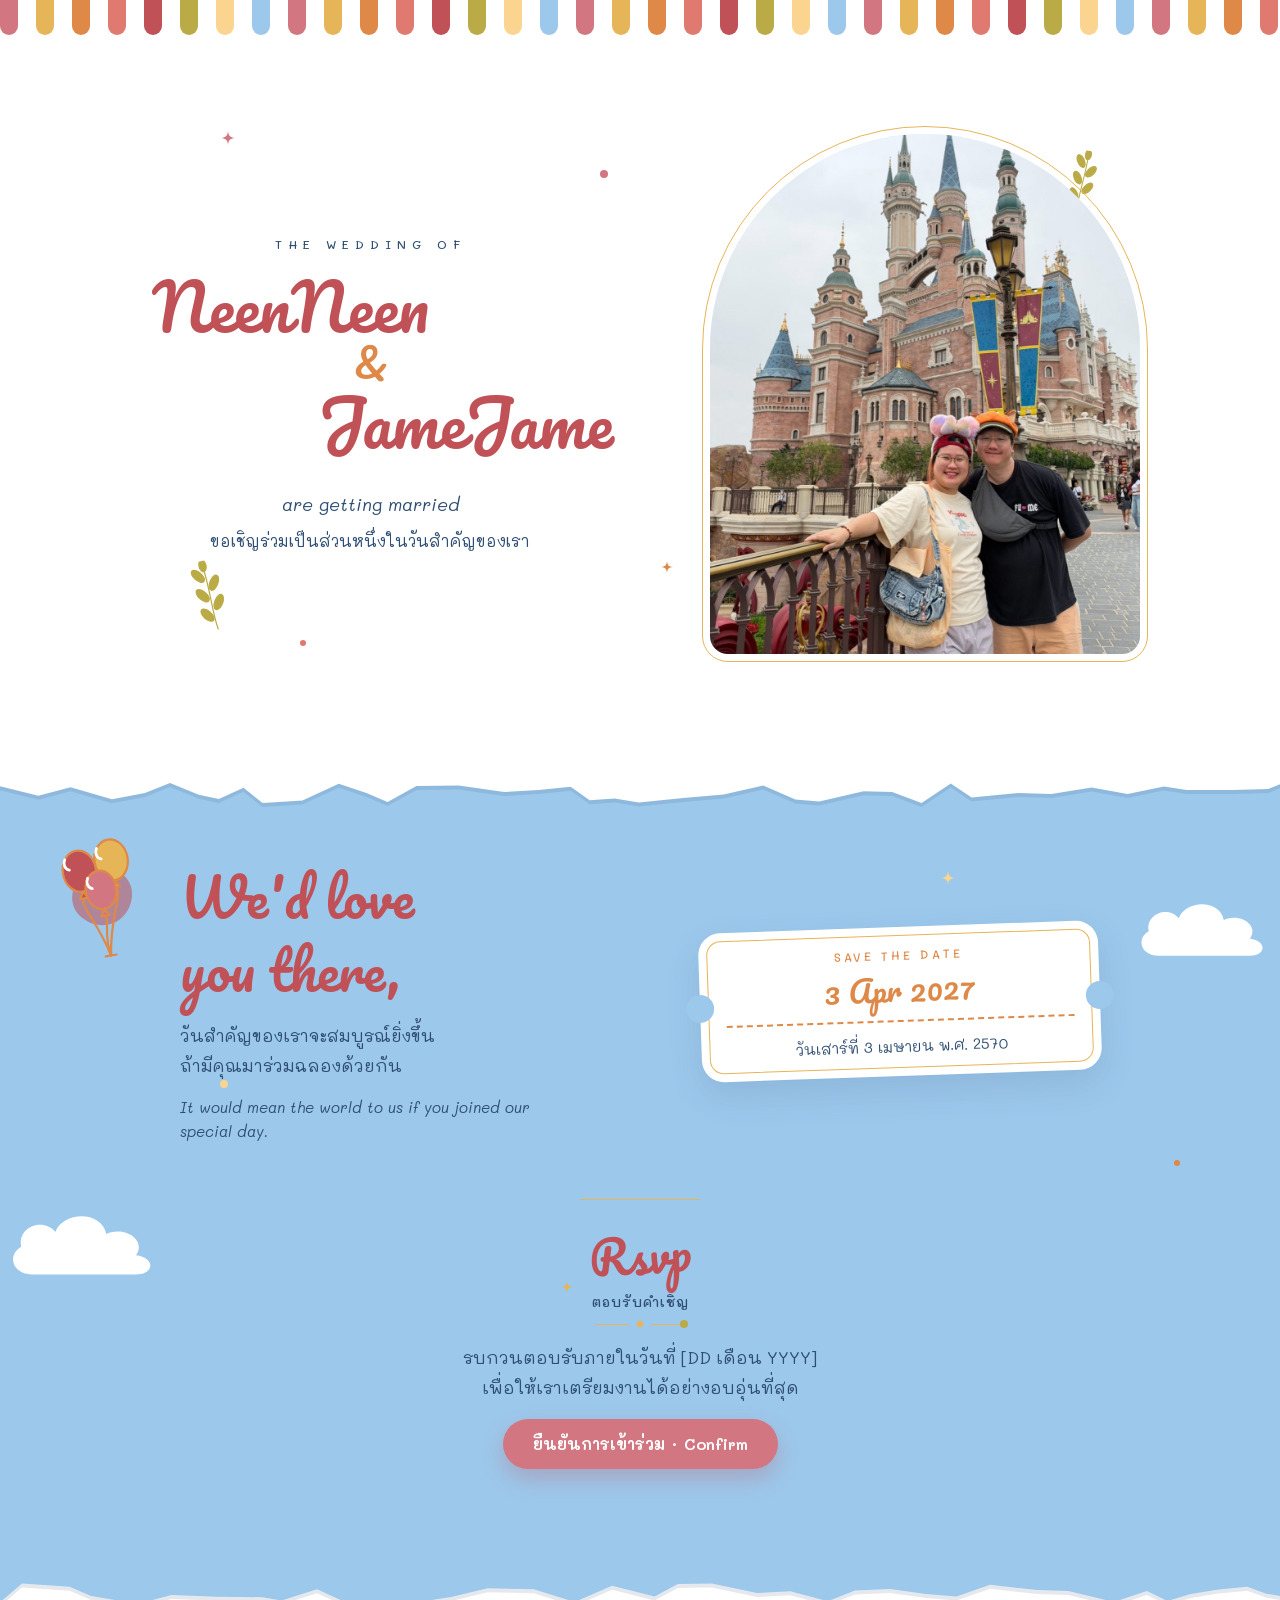
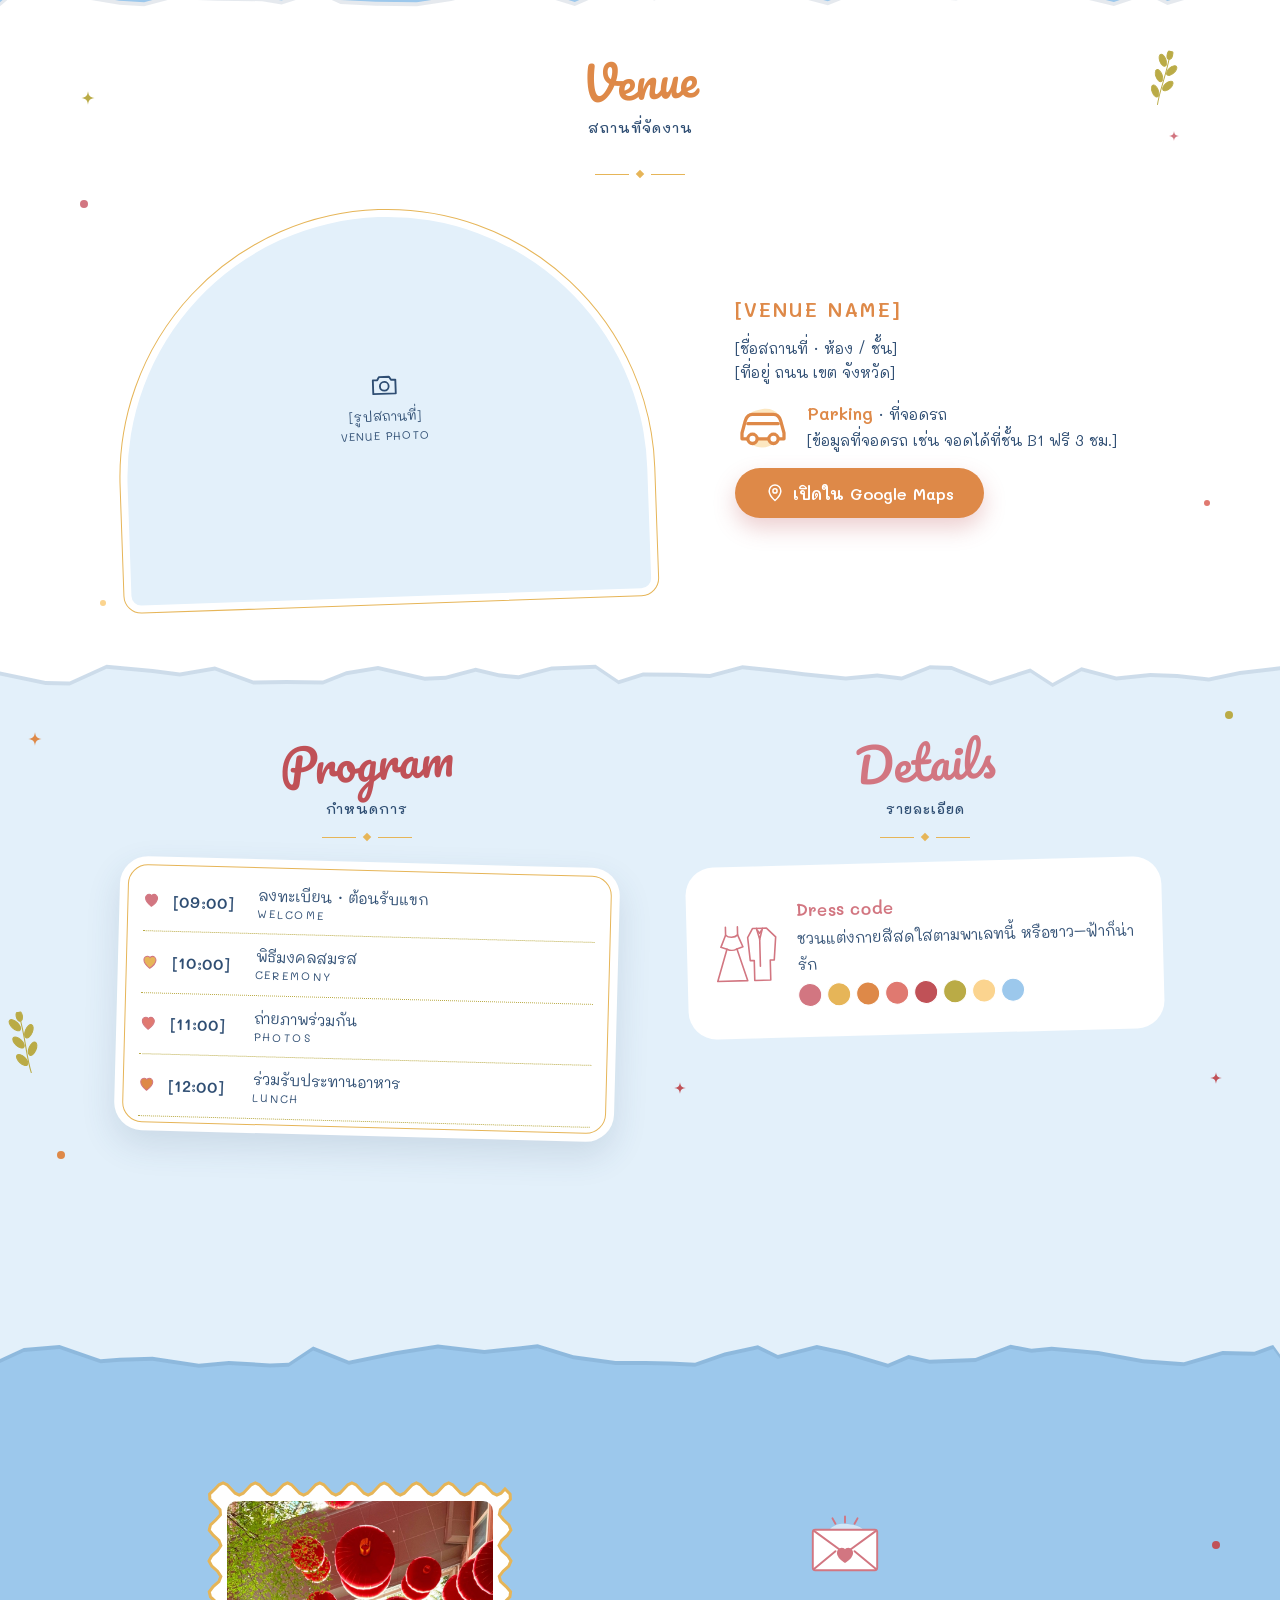
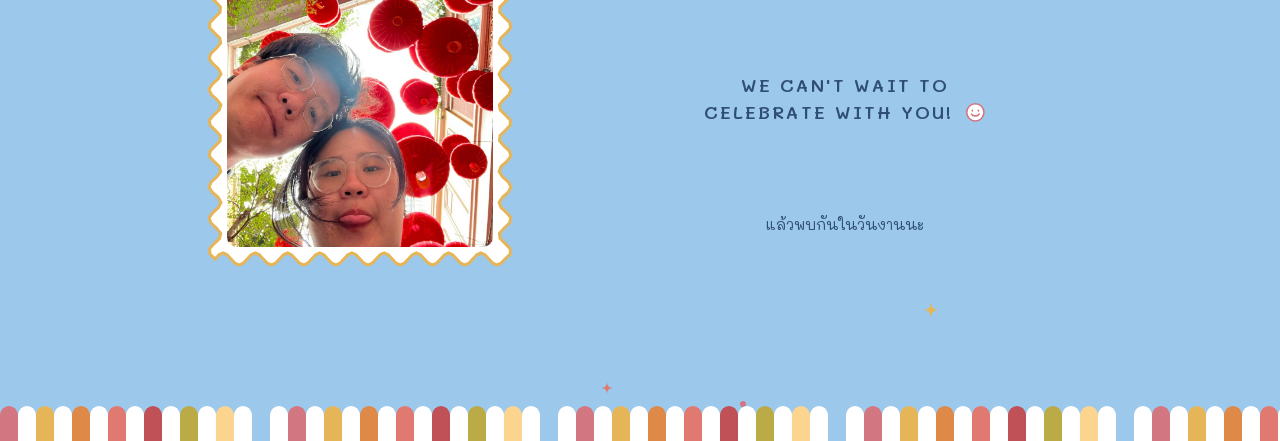
==== commit e3abe83e: "Add couple photos, wedding date and footer updates - Hero arch: castle photo; footer frame: red lant" ====
--- a/index.html
+++ b/index.html
@@ -3,9 +3,9 @@
 <head>
 <meta charset="utf-8">
 <meta name="viewport" content="width=device-width, initial-scale=1">
-<title>Naneen &amp; JameJame · Lucky in Love</title>
-<meta name="description" content="การ์ดเชิญงานแต่งงานออนไลน์ของ Naneen &amp; JameJame — กำหนดการ สถานที่ และการตอบรับคำเชิญ">
-<meta property="og:title" content="Naneen &amp; JameJame · Lucky in Love">
+<title>NeenNeen &amp; JameJame · Lucky in Love</title>
+<meta name="description" content="การ์ดเชิญงานแต่งงานออนไลน์ของ NeenNeen &amp; JameJame — กำหนดการ สถานที่ และการตอบรับคำเชิญ">
+<meta property="og:title" content="NeenNeen &amp; JameJame · Lucky in Love">
 <meta property="og:description" content="ขอเชิญร่วมเป็นส่วนหนึ่งในวันสำคัญของเรา">
 <meta property="og:type" content="website">
 <meta name="theme-color" content="#9CC8EC">
@@ -134,12 +134,12 @@
       <path d="M43 10 L45 13 L47 10"/>
     </symbol>
 
-    <symbol id="glasses" viewBox="0 0 70 52">
-      <path d="M8 10 C8 26 34 26 34 10 Z"/>
-      <path d="M21 22 L23 46 M14 48 L32 46"/>
-      <path d="M40 8 C38 24 62 30 66 14 Z"/>
-      <path d="M52 24 L48 46 M40 46 L57 49"/>
-      <path d="M34 4 L36 0 M38 6 L42 2 M30 6 L28 2"/>
+    <symbol id="envelope" viewBox="0 0 70 52">
+      <path d="M10 14 L60 14 Q62 14 62 16 L62 46 Q62 48 60 48 L10 48 Q8 48 8 46 L8 16 Q8 14 10 14 Z" fill="#FFFFFF"/>
+      <path d="M9 15 L35 34 L61 15"/>
+      <path d="M9 47 L27 32 M61 47 L43 32"/>
+      <path d="M35 41 C35 41 29 37 29 33.5 C29 31.6 30.5 30 32.3 30 C33.5 30 34.5 30.8 35 31.6 C35.5 30.8 36.5 30 37.7 30 C39.5 30 41 31.6 41 33.5 C41 37 35 41 35 41 Z" fill="currentColor"/>
+      <path d="M35 8 L35 3 M27 9 L24.5 4.5 M43 9 L45.5 4.5"/>
     </symbol>
 
     <symbol id="zigzagFrame" viewBox="0 0 310 390">
@@ -167,7 +167,7 @@
       <div class="hero-text">
         <p class="kicker">THE WEDDING OF</p>
         <h1 class="names script">
-          <span class="name name-a">Naneen</span>
+          <span class="name name-a">NeenNeen</span>
           <span class="amp">&amp;</span>
           <span class="name name-b">JameJame</span>
         </h1>
@@ -179,7 +179,7 @@
 
       <div class="hero-arch-box">
         <div class="arch hero-arch">
-          <svg class="couple" role="img" aria-label="ภาพตัวอย่างบ่าวสาว"><use href="#couple"/></svg>
+          <img class="arch-photo hero-photo" src="photos/castle-close.jpg" alt="NeenNeen และ JameJame ยืนยิ้มหน้าปราสาทดิสนีย์" width="1050" height="1400">
         </div>
       </div>
     </div>
@@ -214,9 +214,9 @@
         <span class="notch notch-l" aria-hidden="true"></span>
         <span class="notch notch-r" aria-hidden="true"></span>
         <p class="label">SAVE THE DATE</p>
-        <p class="date script">[DD] . [MM] . [YY]</p>
+        <p class="date script">3 Apr 2027</p>
         <span class="dash" aria-hidden="true"></span>
-        <p class="full-date">[วันเสาร์ที่ DD เดือน พ.ศ. YYYY]</p>
+        <p class="full-date">วันเสาร์ที่ 3 เมษายน พ.ศ. 2570</p>
       </div>
     </div>
 
@@ -390,30 +390,21 @@
     <div class="footer-grid">
       <div class="toast" aria-hidden="true">
         <svg class="blob"><use href="#blob"/></svg>
-        <svg class="glasses"><use href="#glasses"/></svg>
-      </div>
-
-      <p class="footer-head">WE CAN'T WAIT TO<br>CELEBRATE WITH YOU!</p>
-      <p class="footer-thai">แล้วพบกันในวันงานนะ</p>
+        <svg class="envelope"><use href="#envelope"/></svg>
+      </div>
+
+      <p class="footer-head">WE CAN'T WAIT TO<br>CELEBRATE WITH YOU! <svg class="smiley" role="img" aria-label="หน้ายิ้ม" viewBox="0 0 24 24"><circle cx="12" cy="12" r="10"/><path d="M8.5 9.5 L8.5 10.5 M15.5 9.5 L15.5 10.5"/><path d="M7.5 14 C9 16.8 15 16.8 16.5 14"/></svg></p>
 
       <div class="photo-frame">
         <svg class="zigzag" aria-hidden="true"><use href="#zigzagFrame"/></svg>
         <div class="inner">
           <div class="arch">
-            <p class="photo-note">
-              <svg class="cam" aria-hidden="true"><use href="#camera"/></svg>
-              [รูปคู่]<br><span>COUPLE PHOTO</span>
-            </p>
-          </div>
-        </div>
-      </div>
-
-      <p class="logo">
-        <span class="lucky">LUCKY IN</span>
-        <span class="love">love</span>
-        <svg class="heart" aria-hidden="true"><use href="#heart"/></svg>
-      </p>
-      <p class="footer-names">[A] &amp; [B]</p>
+            <img class="arch-photo footer-photo" src="photos/lanterns.jpg" alt="เซลฟี่ของ NeenNeen และ JameJame ใต้โคมแดง" width="900" height="1200" loading="lazy">
+          </div>
+        </div>
+      </div>
+
+      <p class="footer-thai">แล้วพบกันในวันงานนะ</p>
     </div>
   </div>
 
--- a/styles.css
+++ b/styles.css
@@ -207,6 +207,18 @@
 .hero-arch { width: 100%; height: 398px; border-radius: 179px 179px 18px 18px; }
 .hero-arch .couple { width: 230px; height: 253px; }
 
+/* real photos inside arch frames */
+.arch-photo {
+  position: absolute;
+  inset: 0;
+  width: 100%;
+  height: 100%;
+  object-fit: cover;
+  object-position: center;
+}
+.hero-photo { object-position: center 75%; }
+.footer-photo { object-position: center 85%; }
+
 /* ---------- love + rsvp ---------- */
 
 .love-grid {
@@ -456,7 +468,7 @@
   opacity: 0.55;
   color: #FFFFFF;
 }
-.toast .glasses {
+.toast .envelope {
   position: absolute;
   left: 50%;
   top: 0;
@@ -464,6 +476,7 @@
   width: 84px;
   height: 62px;
   fill: none;
+  color: var(--rose);
   stroke: var(--rose);
   stroke-width: 1.6;
   stroke-linecap: round;
@@ -477,36 +490,24 @@
   line-height: 1.5;
   color: var(--ink);
 }
-.footer-thai { font-size: 15px; }
+.footer-head .smiley {
+  width: 1.15em;
+  height: 1.15em;
+  vertical-align: -0.22em;
+  margin-left: 4px;
+  fill: #FFFFFF;
+  stroke: var(--rose);
+  stroke-width: 1.8;
+  stroke-linecap: round;
+  stroke-linejoin: round;
+}
 
 .photo-frame { position: relative; width: 310px; height: 390px; flex-shrink: 0; }
 .photo-frame .zigzag { position: absolute; left: 0; top: 0; width: 310px; height: 390px; }
 .photo-frame .inner { position: absolute; left: 22px; top: 22px; }
 .photo-frame .inner .arch { width: 266px; height: 346px; border-radius: 10px; outline: none; }
 
-.logo {
-  display: flex;
-  align-items: baseline;
-  justify-content: center;
-  gap: 8px;
-  color: var(--rose);
-  margin-top: 6px;
-}
-.logo .lucky { font-weight: 600; font-size: 17px; letter-spacing: 3px; }
-.logo .love { font-family: 'Pacifico', cursive; font-size: 30px; line-height: 1; }
-.logo .heart {
-  width: 22px;
-  height: 22px;
-  flex-shrink: 0;
-  align-self: center;
-  fill: none;
-  stroke: var(--rose);
-  stroke-width: 1.6;
-  stroke-linecap: round;
-  stroke-linejoin: round;
-}
-
-.footer-names { font-weight: 600; font-size: 16px; letter-spacing: 3px; color: var(--rose); }
+.footer-thai { font-size: 15px; }
 
 /* footer wave: previous band is white on mobile, mist on desktop */
 .footer > .wave .fill { fill: #FFFFFF; }
@@ -623,16 +624,12 @@
     grid-template-areas:
       "photo toast"
       "photo head"
-      "photo thai"
-      "photo logo"
-      "photo names";
+      "photo thai";
   }
   .footer-grid .toast { grid-area: toast; }
   .footer-grid .footer-head { grid-area: head; }
+  .footer-grid .photo-frame { grid-area: photo; }
   .footer-grid .footer-thai { grid-area: thai; }
-  .footer-grid .photo-frame { grid-area: photo; }
-  .footer-grid .logo { grid-area: logo; }
-  .footer-grid .footer-names { grid-area: names; }
 }
 
 /* ---------- typography resets ---------- */
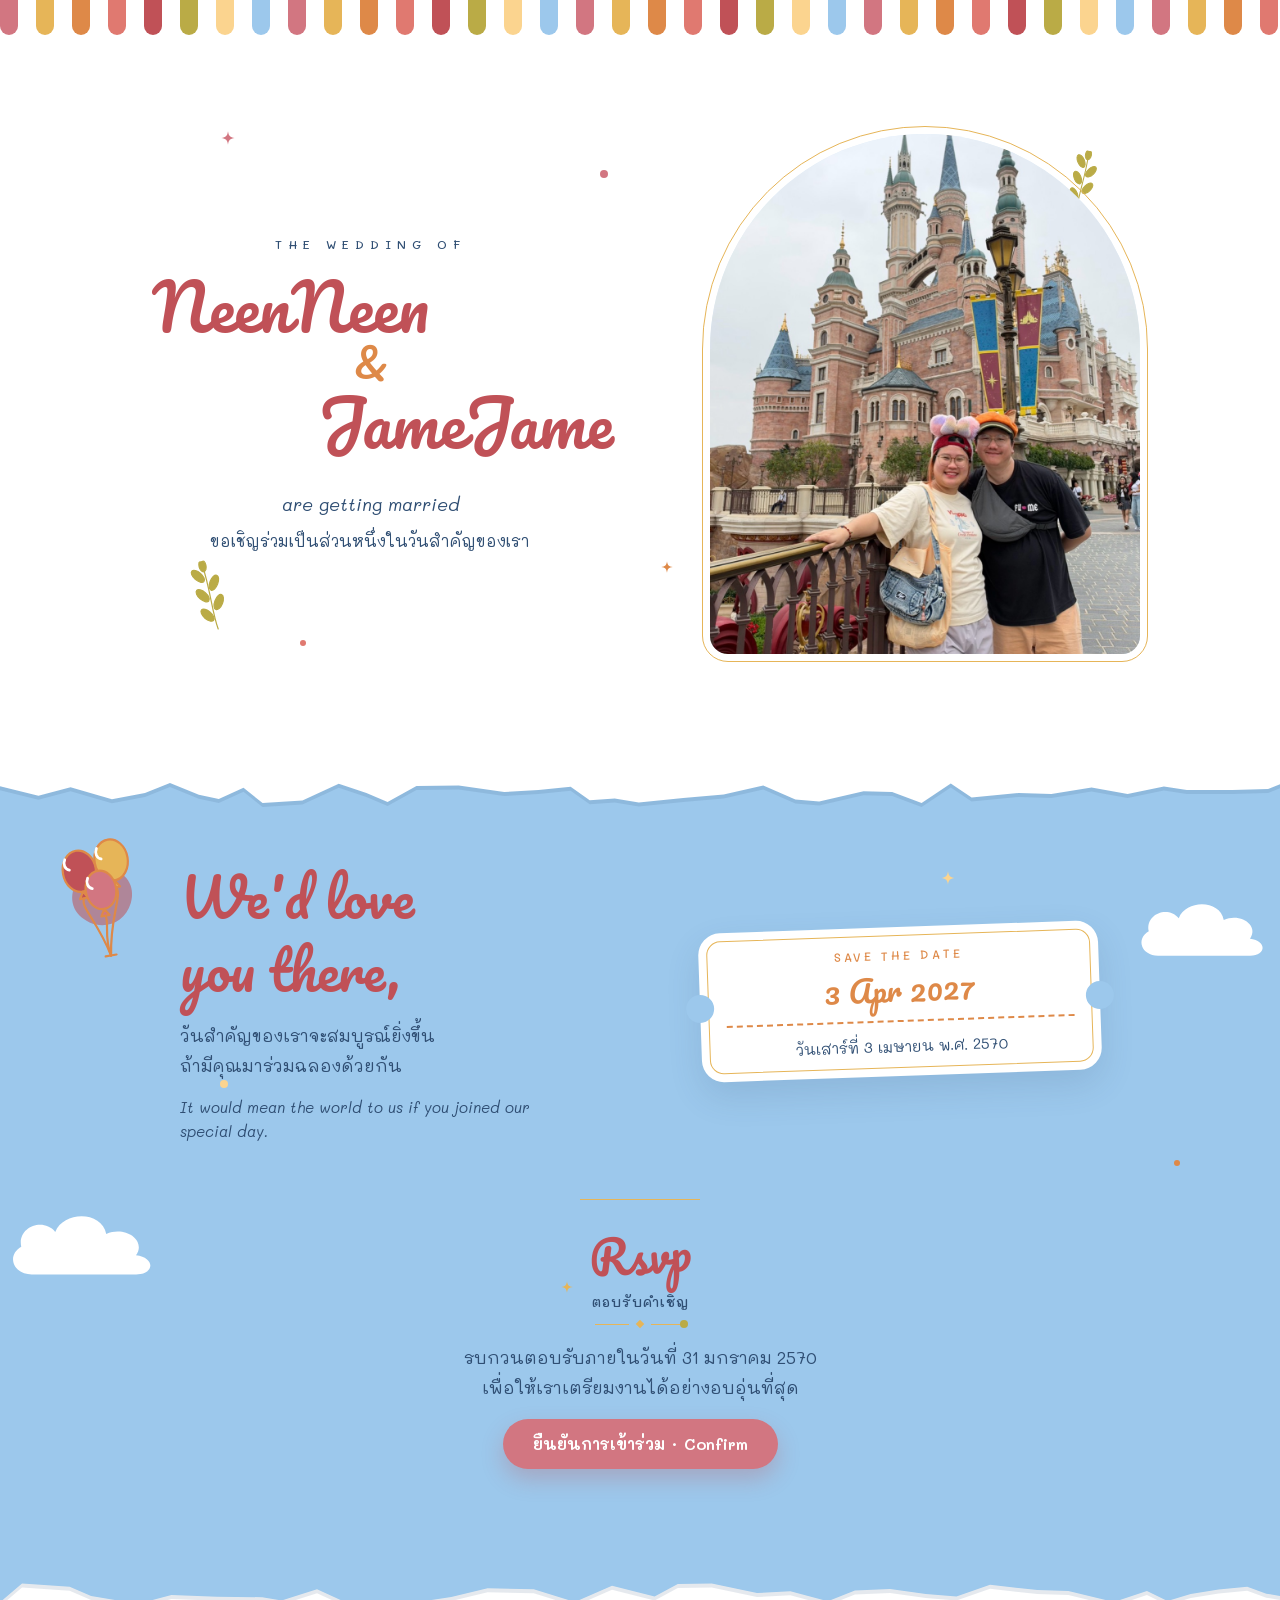
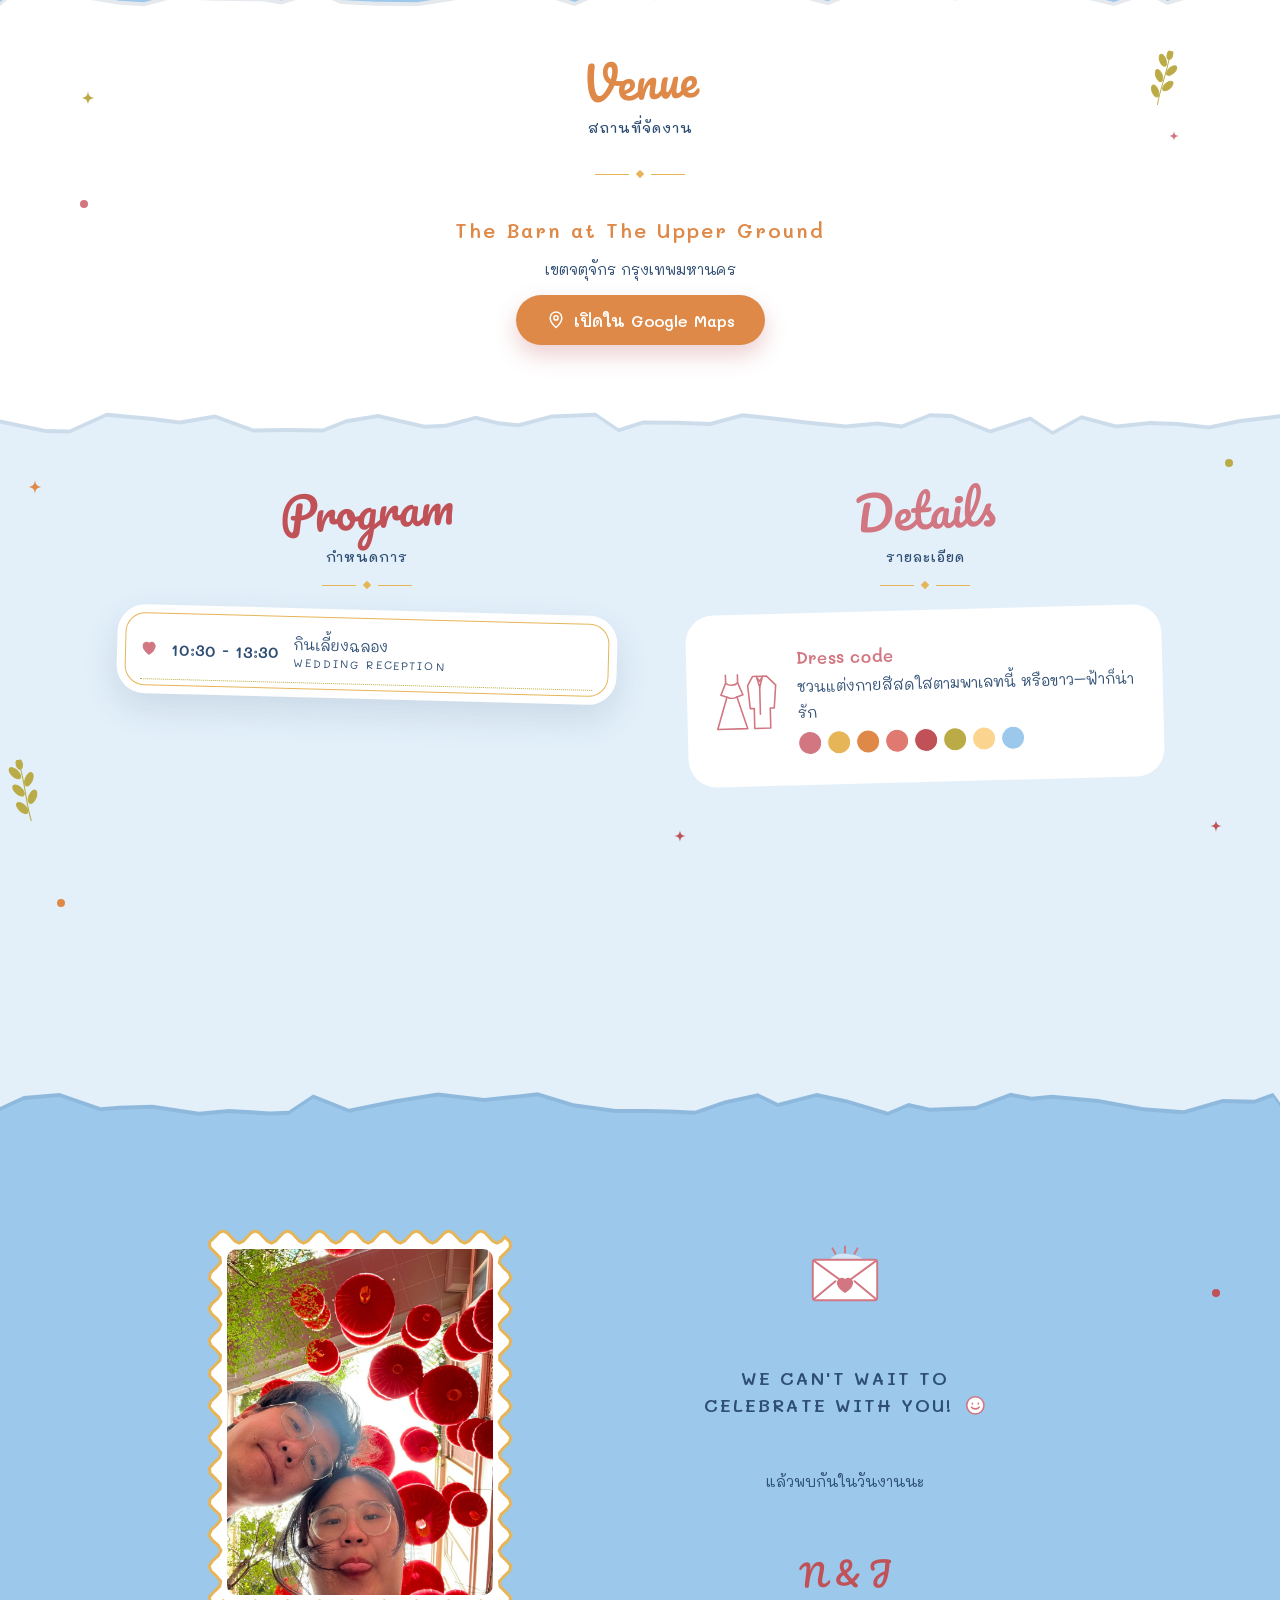
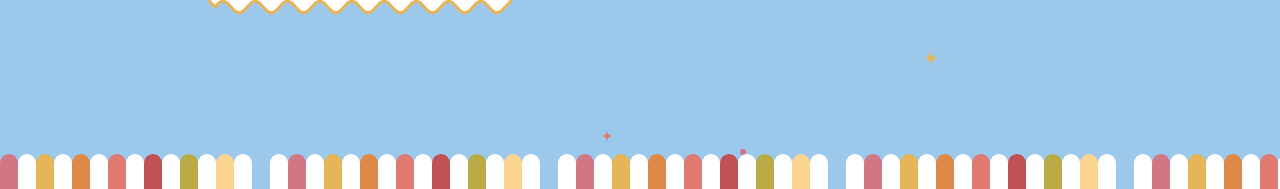
==== commit 207b4991: "Add RSVP form page wired for Google Sheet, fill venue/date/program, trim parking and venue photo" ====
--- a/index.html
+++ b/index.html
@@ -227,8 +227,8 @@
         <span class="sub">ตอบรับคำเชิญ</span>
       </h2>
       <div class="diamond-rule" aria-hidden="true"><span></span><span></span><span></span></div>
-      <p>รบกวนตอบรับภายในวันที่ [DD เดือน YYYY]<br>เพื่อให้เราเตรียมงานได้อย่างอบอุ่นที่สุด</p>
-      <a class="btn btn-rose" href="#" target="_blank" rel="noopener">ยืนยันการเข้าร่วม · Confirm</a>
+      <p>รบกวนตอบรับภายในวันที่ 31 มกราคม 2570<br>เพื่อให้เราเตรียมงานได้อย่างอบอุ่นที่สุด</p>
+      <a class="btn btn-rose" href="./rsvp.html">ยืนยันการเข้าร่วม · Confirm</a>
     </div>
   </div>
 </section>
@@ -255,28 +255,11 @@
       <div class="diamond-rule" aria-hidden="true"><span></span><span></span><span></span></div>
 
       <div class="venue-row">
-        <a class="venue-photo-link" href="https://www.google.com/maps/search/?api=1&amp;query=VENUE+NAME+Bangkok" target="_blank" rel="noopener" aria-label="เปิดสถานที่ใน Google Maps">
-          <div class="arch venue-arch">
-            <p class="photo-note">
-              <svg class="cam" aria-hidden="true"><use href="#camera"/></svg>
-              [รูปสถานที่]<br><span>VENUE PHOTO</span>
-            </p>
-          </div>
-        </a>
-
         <div class="venue-info">
-          <p class="venue-name">[VENUE NAME]</p>
-          <p class="venue-addr">[ชื่อสถานที่ · ห้อง / ชั้น]<br>[ที่อยู่ ถนน เขต จังหวัด]</p>
-
-          <div class="parking">
-            <div class="icon" aria-hidden="true">
-              <svg class="blob"><use href="#blob"/></svg>
-              <svg class="car"><use href="#car"/></svg>
-            </div>
-            <p class="text"><b>Parking</b> · ที่จอดรถ<br>[ข้อมูลที่จอดรถ เช่น จอดได้ที่ชั้น B1 ฟรี 3 ชม.]</p>
-          </div>
-
-          <a class="btn btn-golden" href="https://www.google.com/maps/search/?api=1&amp;query=VENUE+NAME+Bangkok" target="_blank" rel="noopener">
+          <p class="venue-name">The Barn at The Upper Ground</p>
+          <p class="venue-addr">เขตจตุจักร กรุงเทพมหานคร</p>
+
+          <a class="btn btn-golden" href="https://maps.app.goo.gl/hzyw7FZhiuNGbw8b8" target="_blank" rel="noopener">
             <svg class="pin" aria-hidden="true"><use href="#pin"/></svg>
             เปิดใน Google Maps
           </a>
@@ -311,23 +294,8 @@
         <div class="program-card">
           <div class="program-row">
             <svg class="heart heart-rose" aria-hidden="true"><use href="#heart"/></svg>
-            <p class="time">[09:00]</p>
-            <p class="what">ลงทะเบียน · ต้อนรับแขก<span class="en">WELCOME</span></p>
-          </div>
-          <div class="program-row">
-            <svg class="heart heart-mustard" aria-hidden="true"><use href="#heart"/></svg>
-            <p class="time">[10:00]</p>
-            <p class="what">พิธีมงคลสมรส<span class="en">CEREMONY</span></p>
-          </div>
-          <div class="program-row">
-            <svg class="heart heart-coral" aria-hidden="true"><use href="#heart"/></svg>
-            <p class="time">[11:00]</p>
-            <p class="what">ถ่ายภาพร่วมกัน<span class="en">PHOTOS</span></p>
-          </div>
-          <div class="program-row">
-            <svg class="heart heart-golden" aria-hidden="true"><use href="#heart"/></svg>
-            <p class="time">[12:00]</p>
-            <p class="what">ร่วมรับประทานอาหาร<span class="en">LUNCH</span></p>
+            <p class="time">10:30 - 13:30</p>
+            <p class="what">กินเลี้ยงฉลอง<span class="en">WEDDING RECEPTION</span></p>
           </div>
         </div>
       </div>
@@ -405,6 +373,7 @@
       </div>
 
       <p class="footer-thai">แล้วพบกันในวันงานนะ</p>
+      <p class="footer-names script">N &amp; J</p>
     </div>
   </div>
 
--- a/styles.css
+++ b/styles.css
@@ -398,7 +398,7 @@
 .heart-mustard { fill: var(--mustard); }
 .heart-coral   { fill: var(--coral); }
 .heart-golden  { fill: var(--golden); }
-.program-row .time { width: 70px; font-weight: 600; font-size: 16px; color: var(--ink); }
+.program-row .time { min-width: 70px; white-space: nowrap; font-weight: 600; font-size: 16px; color: var(--ink); }
 .program-row .what { font-size: 15px; line-height: 1.4; }
 .program-row .what .en { font-size: 11px; letter-spacing: 2px; }
 
@@ -508,9 +508,118 @@
 .photo-frame .inner .arch { width: 266px; height: 346px; border-radius: 10px; outline: none; }
 
 .footer-thai { font-size: 15px; }
+.footer-names { font-size: 30px; color: var(--brick); transform: rotate(-2deg); margin-top: 4px; }
 
 /* footer wave: previous band is white on mobile, mist on desktop */
 .footer > .wave .fill { fill: #FFFFFF; }
+
+/* ---------- rsvp page (rsvp.html) ---------- */
+
+.rsvp-page [hidden] { display: none !important; }
+
+.rsvp-main .wrap {
+  padding-top: 88px;
+  padding-bottom: 100px;
+  display: flex;
+  flex-direction: column;
+  align-items: center;
+  gap: 14px;
+  text-align: center;
+}
+
+.back-link {
+  align-self: flex-start;
+  font-size: 14px;
+  font-weight: 500;
+  text-decoration: none;
+  color: var(--ink);
+  margin-bottom: 10px;
+}
+
+.rsvp-main .script-head .script { color: var(--brick); }
+.rsvp-note { font-size: 15px; line-height: 1.75; margin-top: 8px; }
+
+.rsvp-card {
+  width: 100%;
+  max-width: 430px;
+  margin-top: 20px;
+  background: #FFFFFF;
+  border-radius: 26px;
+  padding: 28px 26px 26px;
+  box-shadow: var(--card-shadow);
+  outline: 1px solid var(--mustard);
+  outline-offset: -9px;
+  display: flex;
+  flex-direction: column;
+  gap: 20px;
+  text-align: left;
+}
+
+.field {
+  display: flex;
+  flex-direction: column;
+  gap: 8px;
+  border: 0;
+  margin: 0;
+  padding: 0;
+  min-width: 0;
+}
+.field > label, .field > legend {
+  padding: 0;
+  font-weight: 600;
+  font-size: 15px;
+  color: var(--ink);
+}
+.field legend { margin-bottom: 8px; }
+.en-tag { font-size: 10px; font-weight: 500; letter-spacing: 2px; color: var(--golden); }
+
+.field input[type="text"],
+.field input[type="number"],
+.field textarea {
+  font-family: 'Mali', sans-serif;
+  font-size: 15px;
+  color: var(--ink);
+  background: #FFFFFF;
+  border: 1px solid var(--sky);
+  border-radius: 14px;
+  padding: 11px 16px;
+  width: 100%;
+}
+.field textarea { resize: vertical; line-height: 1.6; }
+.field input:focus, .field textarea:focus, .pill:focus-within {
+  outline: 2px solid var(--mustard);
+  outline-offset: 1px;
+}
+.field ::placeholder { color: var(--ink); opacity: 0.45; }
+
+.pill {
+  display: flex;
+  align-items: center;
+  gap: 10px;
+  border: 1px solid var(--sky);
+  border-radius: 999px;
+  padding: 10px 18px;
+  font-size: 15px;
+  cursor: pointer;
+}
+.pill + .pill { margin-top: 8px; }
+.pill input { accent-color: var(--brick); width: 18px; height: 18px; margin: 0; flex-shrink: 0; }
+.pill:has(input:checked) { border-color: var(--rose); background: var(--mist); }
+
+.rsvp-card .btn { border: 0; cursor: pointer; align-self: center; margin-top: 4px; }
+.rsvp-card .btn:disabled { opacity: 0.6; cursor: default; }
+
+.form-status { min-height: 1.5em; font-size: 14px; text-align: center; }
+.form-status.err { color: var(--brick); font-weight: 600; }
+
+.rsvp-done {
+  display: flex;
+  flex-direction: column;
+  align-items: center;
+  gap: 16px;
+  margin-top: 28px;
+}
+.rsvp-done p { font-size: 15px; line-height: 1.75; }
 
 /* ---------- narrow phones ---------- */
 
@@ -573,12 +682,12 @@
   .rsvp-block p { width: 460px; font-size: 17px; }
 
   /* venue */
-  .venue .wrap { min-height: 650px; padding-top: 70px; }
+  .venue .wrap { min-height: 420px; padding-top: 70px; }
   .venue-grid { gap: 40px; }
   .venue-grid .script-head .script { color: var(--golden); }
   .venue-row { display: flex; align-items: center; justify-content: center; gap: 90px; }
   .venue-arch { width: 520px; height: 380px; border-radius: 260px 260px 10px 10px; }
-  .venue-info { width: 420px; align-items: flex-start; text-align: left; }
+  .venue-info { width: 420px; }
   .parking { width: 420px; }
 
   /* program + details: one mist band, two columns */
@@ -624,12 +733,21 @@
     grid-template-areas:
       "photo toast"
       "photo head"
-      "photo thai";
+      "photo thai"
+      "photo names";
   }
   .footer-grid .toast { grid-area: toast; }
   .footer-grid .footer-head { grid-area: head; }
   .footer-grid .photo-frame { grid-area: photo; }
   .footer-grid .footer-thai { grid-area: thai; }
+  .footer-grid .footer-names { grid-area: names; }
+
+  /* rsvp page */
+  .rsvp-main { min-height: 100vh; }
+  .rsvp-main .wrap { max-width: 720px; padding-top: 110px; padding-bottom: 130px; }
+  .rsvp-note { font-size: 17px; }
+  .rsvp-card { max-width: 560px; margin-top: 26px; padding: 36px 44px 32px; }
+  .rsvp-done p { font-size: 17px; }
 }
 
 /* ---------- typography resets ---------- */
@@ -698,6 +816,16 @@
 .foot-d3 { left: 26px;  top: 800px; width: 6px; height: 6px; background: var(--sand); }
 .foot-d4 { right: 26px; top: 760px; width: 8px; height: 8px; background: var(--golden); }
 
+/* rsvp page */
+.rsvp-c1 { left: -44px; top: 180px; width: 124px; height: 62px; color: #FFFFFF; }
+.rsvp-c2 { right: -56px; top: 620px; width: 130px; height: 65px; color: #FFFFFF; }
+.rsvp-s1 { right: 42px; top: 120px; width: 16px; height: 16px; color: var(--sand); }
+.rsvp-s2 { left: 28px;  top: 540px; width: 14px; height: 14px; color: var(--mustard); }
+.rsvp-l1 { right: 24px; top: 480px; width: 30px; height: 54px; transform: rotate(12deg); }
+.rsvp-d1 { left: 24px;  top: 220px; width: 7px; height: 7px; background: var(--rose); }
+.rsvp-d2 { right: 30px; top: 300px; width: 6px; height: 6px; background: var(--coral); }
+.rsvp-d3 { left: 36px;  top: 760px; width: 6px; height: 6px; background: var(--sand); }
+
 /* ---------- decoration placement (desktop: base/desktop/DesignH-wide) ---------- */
 
 @media (min-width: 900px) {
@@ -745,4 +873,13 @@
   .foot-d2 { right: 20px; top: 200px; width: 8px; height: 8px; background: var(--brick); }
   .foot-d3 { left: 700px; top: 660px; width: 6px; height: 6px; background: var(--rose); }
   .foot-d4 { display: none; }
-}
+
+  .rsvp-c1 { left: -30px; top: 300px; width: 170px; height: 85px; }
+  .rsvp-c2 { right: -30px; top: 150px; width: 150px; height: 75px; }
+  .rsvp-s1 { right: 60px; top: 170px; }
+  .rsvp-s2 { left: 20px; top: 620px; }
+  .rsvp-l1 { right: 8px; top: 540px; width: 34px; height: 61px; }
+  .rsvp-d1 { left: 24px; top: 420px; }
+  .rsvp-d2 { right: 30px; top: 700px; }
+  .rsvp-d3 { left: 60px; top: 860px; }
+}
